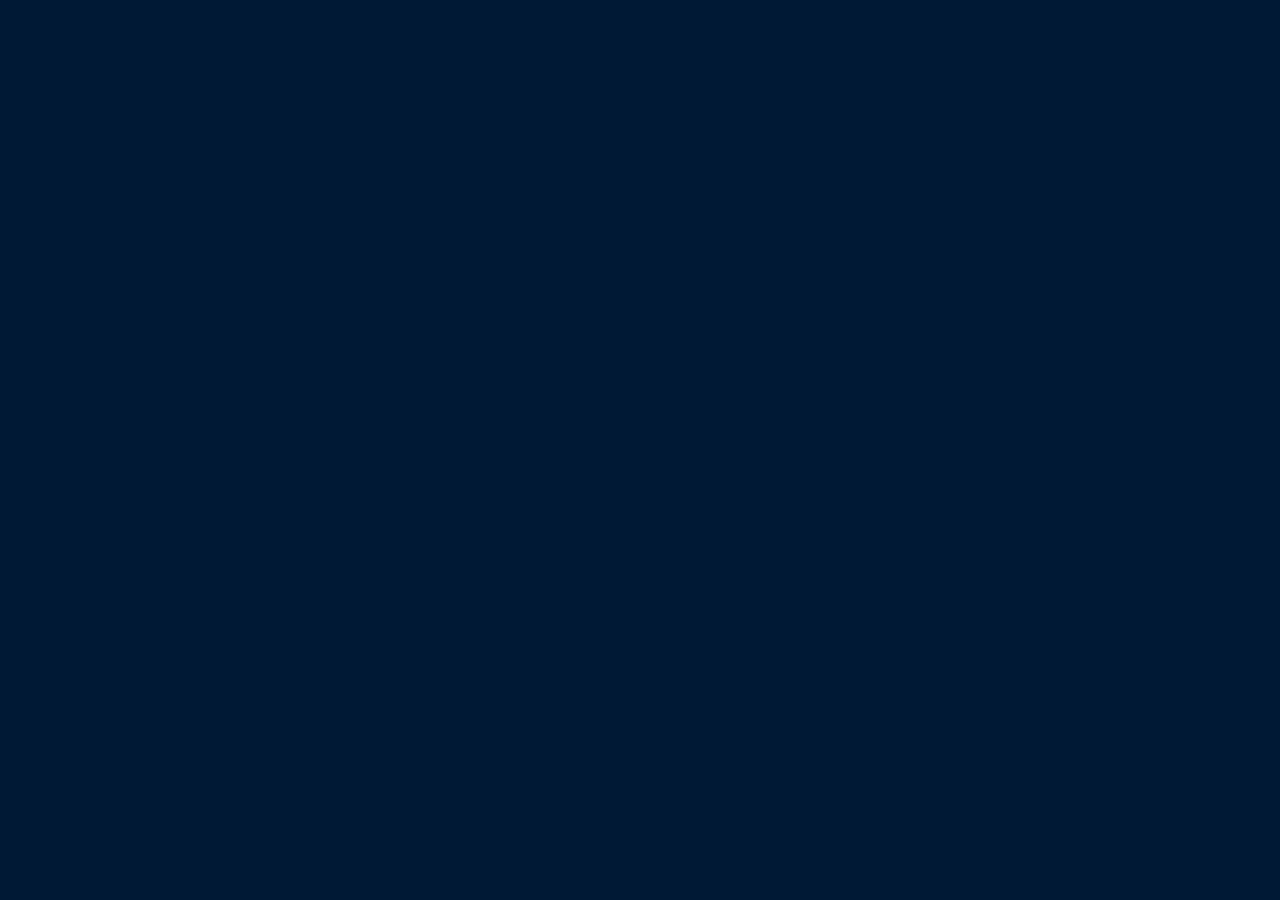
==== index.html @ 974d085a "deleted exampl slides" ====
<!doctype html>
<html lang="de">
<head>
<meta charset="utf-8" />
<title>Präsentation</title>
<meta name="viewport" content="width=1920,initial-scale=1" />
<link rel="stylesheet" href="styles/deck.css" />
<link rel="stylesheet" href="styles/terminal.css" />
<style>
html, body { margin: 0; padding: 0; background: #001935; }
body { font-family: "Roboto", system-ui, sans-serif; }
</style>
</head>
<body>

<deck-stage width="1920" height="1080" id="stage">
</deck-stage>

<script>
// ============================================================
// HIER die Reihenfolge der Folien-Dateien eintragen.
// Jede Person legt ihre eigene Datei in slides/ ab.
// ============================================================
const SLIDES = [
  // 'slides/max.html',
  // 'slides/anna.html',
];
// ============================================================

async function loadSlides() {
  const stage = document.getElementById('stage');

  for (const path of SLIDES) {
    try {
      const res = await fetch(path);
      if (!res.ok) { console.warn(`Nicht gefunden: ${path}`); continue; }
      const html = await res.text();
      const doc = new DOMParser().parseFromString(html, 'text/html');
      for (const section of doc.querySelectorAll('section')) {
        stage.appendChild(document.adoptNode(section));
      }
    } catch (e) {
      console.error(`Fehler beim Laden von ${path}:`, e);
    }
  }

  // Seitenzahlen automatisch setzen
  const allSlides = stage.querySelectorAll('section');
  const total = allSlides.length;
  allSlides.forEach((slide, i) => {
    const pageno = slide.querySelector('.pageno');
    if (pageno) pageno.textContent = `${i + 1} / ${total}`;
  });
}

loadSlides();
</script>

<script src="deck-stage.js"></script>
</body>
</html>
---- styles/deck.css ----
/* =========================================================================
   itemis SHOP — Deck Styles
   ========================================================================= */

@import url("colors_and_type.css");

:root {
  --slide-w: 1920px;
  --slide-h: 1080px;
  --content-pad: 96px;
  --accent: var(--itemis-cyan);
}

/* Stage background — letterboxing color */
deck-stage { background: var(--itemis-blue-dark); }

/* Reset slide chrome — DEFAULT: itemis blue background, white text */
section.slide {
  width: 1920px; height: 1080px;
  position: relative;
  overflow: hidden;
  background: var(--itemis-blue);
  color: var(--white);
  font-family: var(--font-body);
  font-weight: 300;
  display: flex;
  flex-direction: column;
}
/* All headings on default blue slides → white */
section.slide h1,
section.slide h2,
section.slide h3,
section.slide h4 { color: var(--white); }
/* Body copy on blue → light */
section.slide p,
section.slide li { color: rgba(255,255,255,.82); }
section.slide .lede { color: rgba(255,255,255,.78); }
/* Strong / bold inside copy stays white for emphasis */
section.slide p strong,
section.slide li strong { color: var(--white); }
/* Eyebrow stays cyan */
section.slide .eyebrow { color: var(--itemis-cyan); }
/* Footer on blue */
section.slide .slide-footer { color: rgba(255,255,255,.55); }
section.slide .slide-footer .speaker { color: var(--white); }
section.slide .slide-footer .pageno { color: rgba(255,255,255,.4); }
/* Cards on blue: subtle translucent panels */
section.slide .card {
  background: rgba(255,255,255,.06);
  border: 1px solid rgba(255,255,255,.14);
  color: var(--white);
}
section.slide .card h3,
section.slide .card h4 { color: var(--white); }
section.slide .card p,
section.slide .card li { color: rgba(255,255,255,.78); }
section.slide .card--ghost {
  background: rgba(255,255,255,.04);
  border-color: rgba(255,255,255,.1);
}
section.slide .card--accent {
  background: rgba(255,255,255,.06);
  border: 1px solid rgba(255,255,255,.14);
  border-top: 4px solid var(--itemis-cyan);
}
/* Service tiles on blue */
section.slide .svc-tile {
  background: rgba(255,255,255,.06);
  border-color: rgba(255,255,255,.18);
  color: var(--white);
}
section.slide .svc-tile .name { color: var(--white); }
section.slide .svc-tile .desc { color: rgba(255,255,255,.7); }
section.slide .svc-tile--planned { border-style: dashed; border-color: rgba(255,255,255,.25); }
/* Stats on blue */
section.slide .stat .v { color: var(--itemis-cyan); }
section.slide .stat .l { color: rgba(255,255,255,.7); }
/* Big number → cyan on blue */
section.slide .bignum { color: var(--itemis-cyan); }
/* Quote on blue */
section.slide .quote { color: var(--white); }
/* Progress base bar on blue: faint white */
section.slide .progress { background: rgba(255,255,255,.14); }
/* Status badges on blue: brighter */
section.slide .badge--done    { background: rgba(0,162,109,.22);  color: #4FE3A8; }
section.slide .badge--wip     { background: rgba(236,103,38,.22); color: #FFB186; }
section.slide .badge--planned { background: rgba(255,255,255,.12); color: rgba(255,255,255,.7); }
section.slide .badge--blocked { background: rgba(255,107,156,.18); color: #FFA8C7; }

/* ---------- Slide chrome (logo + footer) ---------- */
.slide-logo {
  position: absolute; top: 56px; left: 96px;
  height: 36px; z-index: 5;
}
.slide-logo--corner-tr {
  left: auto; right: 96px; top: 56px;
}
.slide-footer {
  position: absolute; bottom: 40px; left: 96px; right: 96px;
  display: flex; justify-content: space-between; align-items: center;
  font-size: 18px; color: var(--grey-500);
  font-family: var(--font-body); font-weight: 400;
  letter-spacing: 0.02em;
  z-index: 5;
}
.slide-footer .meta {
  display: flex; gap: 32px; align-items: center;
}
.slide-footer .speaker {
  color: var(--itemis-blue);
  font-weight: 500;
}
.slide-footer .speaker::before {
  content: ""; display: inline-block;
  width: 8px; height: 8px; border-radius: 50%;
  background: var(--itemis-cyan);
  margin-right: 12px; vertical-align: middle;
}
.slide-footer .pageno { color: var(--grey-400); font-variant-numeric: tabular-nums; }

/* On dark slides */
section.slide.slide--dark {
  background: var(--itemis-blue-dark);
  color: var(--white);
}
.slide--dark h1, .slide--dark h2, .slide--dark h3, .slide--dark h4 { color: var(--white); }
.slide--dark .slide-footer { color: rgba(255,255,255,.55); }
.slide--dark .slide-footer .speaker { color: var(--white); }
.slide--dark .slide-footer .pageno { color: rgba(255,255,255,.4); }

section.slide.slide--brand {
  background: var(--itemis-blue);
  color: var(--white);
}
.slide--brand h1, .slide--brand h2, .slide--brand h3, .slide--brand h4 { color: var(--white); }
.slide--brand .slide-footer { color: rgba(255,255,255,.55); }
.slide--brand .slide-footer .speaker { color: var(--white); }
.slide--brand .slide-footer .pageno { color: rgba(255,255,255,.4); }

/* ---------- Typography on slides ---------- */
.slide h1 {
  font-family: var(--font-display);
  font-weight: 700;
  font-size: 88px;
  line-height: 1.05;
  letter-spacing: -0.02em;
  margin: 0;
  color: var(--itemis-blue-dark);
}
.slide h2 {
  font-family: var(--font-display);
  font-weight: 700;
  font-size: 64px;
  line-height: 1.08;
  letter-spacing: -0.015em;
  margin: 0;
  color: var(--itemis-blue-dark);
}
.slide h3 {
  font-family: var(--font-display);
  font-weight: 600;
  font-size: 36px;
  line-height: 1.15;
  letter-spacing: -0.01em;
  margin: 0;
  color: var(--itemis-blue-dark);
}
.slide h4 {
  font-family: var(--font-display);
  font-weight: 600;
  font-size: 24px;
  line-height: 1.2;
  margin: 0;
  color: var(--itemis-blue-dark);
}
.slide p, .slide li {
  font-size: 24px;
  line-height: 1.5;
  font-weight: 300;
  margin: 0;
}
.slide .lede { font-size: 32px; line-height: 1.4; font-weight: 300; color: var(--grey-700); }
.slide .eyebrow {
  font-family: var(--font-display);
  font-weight: 600;
  font-size: 18px;
  letter-spacing: 0.18em;
  text-transform: uppercase;
  color: var(--itemis-cyan);
}
.slide--dark .eyebrow { color: var(--itemis-cyan); }
.slide .accent-hand {
  font-family: var(--font-accent);
  font-weight: 700;
  color: var(--itemis-cyan);
  font-size: 36px;
  line-height: 1;
}

/* ---------- Content frame ---------- */
.frame {
  position: absolute;
  inset: 140px 96px 100px 96px;
  display: flex;
  flex-direction: column;
}
.frame--center {
  justify-content: center;
}

/* ---------- Eyebrow + title block ---------- */
.title-block { display: flex; flex-direction: column; gap: 20px; }
.title-block .eyebrow { margin: 0; }

/* ---------- Grid utilities ---------- */
.row { display: flex; gap: 32px; }
.col { display: flex; flex-direction: column; gap: 24px; }

.grid-2 { display: grid; grid-template-columns: 1fr 1fr; gap: 48px; }
.grid-3 { display: grid; grid-template-columns: repeat(3, 1fr); gap: 32px; }
.grid-4 { display: grid; grid-template-columns: repeat(4, 1fr); gap: 24px; }

/* ---------- Cards ---------- */
.card {
  background: var(--white);
  border: 1px solid var(--border-subtle);
  padding: 32px;
  display: flex; flex-direction: column; gap: 16px;
  border-radius: var(--radius-2);
}
.card--ghost {
  background: var(--grey-100);
  border: 1px solid transparent;
}
.card--accent {
  background: var(--white);
  border-top: 4px solid var(--itemis-cyan);
}
.slide--dark .card {
  background: rgba(255,255,255,.04);
  border-color: rgba(255,255,255,.12);
  color: var(--white);
}
.slide--dark .card h3, .slide--dark .card h4 { color: var(--white); }

/* ---------- Status badges (service status) ---------- */
.badge {
  display: inline-flex; align-items: center; gap: 8px;
  padding: 6px 12px;
  font-family: var(--font-display);
  font-size: 14px; font-weight: 600;
  letter-spacing: 0.04em;
  text-transform: uppercase;
  border-radius: var(--radius-1);
}
.badge .dot { width: 8px; height: 8px; border-radius: 50%; background: currentColor; }
.badge--done { background: rgba(0,162,109,.12); color: var(--green-dark); }
.badge--wip  { background: rgba(236,103,38,.12); color: var(--orange-dark); }
.badge--planned { background: var(--grey-200); color: var(--grey-600); }
.badge--blocked { background: rgba(157,22,79,.12); color: var(--bordeaux); }

/* ---------- Progress bar ---------- */
.progress {
  height: 6px; background: var(--grey-200); border-radius: 999px; overflow: hidden;
  position: relative;
}
.progress > i {
  display: block; height: 100%; background: var(--itemis-cyan);
  border-radius: 999px;
}
.progress--done > i { background: var(--green); }
.progress--wip > i  { background: var(--orange); }
.progress--planned > i { background: var(--grey-400); }

/* ---------- Lists ---------- */
.bullets {
  list-style: none; padding: 0; margin: 0;
  display: flex; flex-direction: column; gap: 16px;
}
.bullets li {
  display: flex; gap: 16px; align-items: flex-start;
  padding-left: 0;
}
.bullets li::before {
  content: ""; flex: 0 0 auto;
  width: 8px; height: 8px; margin-top: 0.35em;
  background: var(--itemis-cyan);
  border-radius: 0;
}
.bullets--check li::before {
  width: 16px; height: 16px;
  background: none;
  border: 0;
  margin-top: 8px;
  background-image: url("data:image/svg+xml;utf8,<svg xmlns='http://www.w3.org/2000/svg' viewBox='0 0 16 16' fill='none'><path d='M2 8.5L6 12.5L14 3.5' stroke='%2300A26D' stroke-width='2.5' stroke-linecap='square'/></svg>");
  background-size: contain;
  background-repeat: no-repeat;
}
.bullets--cross li::before {
  width: 16px; height: 16px;
  background: none;
  margin-top: 8px;
  background-image: url("data:image/svg+xml;utf8,<svg xmlns='http://www.w3.org/2000/svg' viewBox='0 0 16 16' fill='none'><path d='M3 3L13 13M13 3L3 13' stroke='%239D164F' stroke-width='2.5' stroke-linecap='square'/></svg>");
  background-size: contain;
  background-repeat: no-repeat;
}

/* ---------- Section divider — title-page style ---------- */
section.slide.section-cover {
  background: var(--itemis-blue-dark);
  color: var(--white);
}
.section-cover .frame { justify-content: center; }
.section-cover h1 { color: var(--white); font-size: 120px; }
.section-cover .eyebrow { color: var(--itemis-cyan); font-size: 22px; }

/* ---------- Big number ---------- */
.bignum {
  font-family: var(--font-display);
  font-weight: 700;
  font-size: 128px;
  line-height: 0.95;
  letter-spacing: -0.04em;
  color: var(--itemis-blue);
}
.bignum-unit {
  font-family: var(--font-body);
  font-weight: 300;
  font-size: 24px;
  color: var(--grey-600);
  margin-top: 8px;
}

/* ---------- Service tile (architecture map) ---------- */
.svc-tile {
  background: var(--white);
  border: 1.5px solid var(--border-default);
  padding: 20px 22px;
  display: flex; flex-direction: column; gap: 8px;
  position: relative;
  border-radius: var(--radius-2);
}
.svc-tile .num {
  font-family: var(--font-mono);
  font-size: 13px; font-weight: 700;
  color: var(--itemis-cyan);
  letter-spacing: 0.05em;
}
.svc-tile .name {
  font-family: var(--font-display);
  font-weight: 600;
  font-size: 18px;
  line-height: 1.2;
  color: var(--itemis-blue-dark);
}
.svc-tile .desc {
  font-size: 13px;
  color: var(--grey-600);
  line-height: 1.4;
}
.svc-tile--done { border-color: var(--green); border-top-width: 4px; }
.svc-tile--wip  { border-color: var(--orange); border-top-width: 4px; }
.svc-tile--planned { border-color: var(--grey-300); border-style: dashed; }

/* ---------- KPI / stat row ---------- */
.stat {
  display: flex; flex-direction: column; gap: 4px;
}
.stat .v {
  font-family: var(--font-display);
  font-weight: 700;
  font-size: 64px;
  line-height: 1;
  color: var(--itemis-blue);
  letter-spacing: -0.02em;
}
.stat .l {
  font-size: 18px; color: var(--grey-600);
}

/* ---------- Pipe / connector ---------- */
.diagram-line {
  position: absolute;
  background: var(--itemis-cyan);
}
.diagram-arrow {
  width: 0; height: 0;
}

/* ---------- Code-style box ---------- */
.codebox {
  font-family: var(--font-mono);
  font-size: 16px;
  background: var(--itemis-blue-dark);
  color: #B5E5FA;
  padding: 24px 28px;
  border-left: 4px solid var(--itemis-cyan);
  white-space: pre;
  line-height: 1.6;
  border-radius: var(--radius-2);
}

/* ---------- Quote ---------- */
.quote {
  font-family: var(--font-display);
  font-weight: 300;
  font-size: 56px;
  line-height: 1.2;
  letter-spacing: -0.01em;
  color: var(--itemis-blue-dark);
}
.quote::before { content: "„"; color: var(--itemis-cyan); margin-right: 8px; }
.quote::after  { content: "“"; color: var(--itemis-cyan); margin-left: 8px; }

/* ---------- Diagonal accent bar ---------- */
.brand-bar {
  position: absolute;
  width: 12px; top: 0; bottom: 0; left: 0;
  background: var(--itemis-cyan);
}

/* ---------- Light / White slide variants ---------- */
section.slide.slide--light {
  background: var(--itemis-grey);
  color: var(--fg-1);
}
.slide--light h1, .slide--light h2, .slide--light h3, .slide--light h4 { color: var(--itemis-blue-dark); }
.slide--light .slide-footer { color: var(--fg-3); }
.slide--light .slide-footer .speaker { color: var(--itemis-blue); }
.slide--light .slide-footer .pageno { color: var(--grey-400); }
.slide--light .eyebrow { color: var(--itemis-blue); }

section.slide.slide--white {
  background: #FFFFFF;
  color: var(--fg-1);
}
.slide--white h1, .slide--white h2, .slide--white h3, .slide--white h4 { color: var(--itemis-blue-dark); }
.slide--white .slide-footer { color: var(--fg-3); }
.slide--white .slide-footer .speaker { color: var(--itemis-blue); }
.slide--white .slide-footer .pageno { color: var(--grey-400); }

/* ---------- Density tweak hooks ---------- */
.deck-density-compact .card { padding: 24px; }
.deck-density-compact .slide p, .deck-density-compact .slide li { font-size: 22px; }
.deck-density-compact .svc-tile { padding: 16px 18px; }

/* ---------- Accent variants ---------- */
.accent-blue   { --accent: var(--itemis-blue); }
.accent-cyan   { --accent: var(--itemis-cyan); }
.accent-orange { --accent: var(--orange); }
.accent-green  { --accent: var(--green); }

.deck-accent-blue   .badge--wip,
.deck-accent-blue   .progress--wip > i { background: var(--itemis-blue); color: var(--itemis-blue); }
.deck-accent-blue   .badge--wip { background: rgba(0,69,124,.12); }

/* When accent-cyan: cyan dominant accents (default) */
.deck-accent-orange .eyebrow { color: var(--orange); }
.deck-accent-orange .svc-tile .num { color: var(--orange); }
.deck-accent-orange .bullets li::before { background: var(--orange); }
.deck-accent-orange .codebox { border-left-color: var(--orange); }

.deck-accent-mono .eyebrow { color: var(--itemis-blue); }
.deck-accent-mono .svc-tile .num { color: var(--itemis-blue); }
.deck-accent-mono .bullets li::before { background: var(--itemis-blue); }


/* orange roadmap tiles (Phase 0.5, Phase ?) */
.orange-tile .bullets li::before { background: var(--orange) !important; }
.orange-tile .bullets li span { color: rgba(255,255,255,.92); }
---- styles/terminal.css ----
/* =========================================================================
   TERMINAL THEME — KI im Code
   Überschreibt itemis-Farben komplett.
   Laden nach deck.css in index.html.
   ========================================================================= */

:root {
  --t-bg:       #070B0F;   /* fast schwarz, leicht blau */
  --t-surface:  #0D1520;   /* Karten-Hintergrund */
  --t-surface2: #111D2E;   /* tiefere Ebene */
  --t-border:   #1A3A2A;   /* grüne Rahmen */
  --t-border2:  #0F2A3A;   /* blaue Rahmen */
  --t-green:    #00FF9C;   /* Neon-Grün — Hauptakzent */
  --t-cyan:     #00D4FF;   /* Neon-Cyan — zweiter Akzent */
  --t-orange:   #FF6B35;   /* Warnung / Risiko */
  --t-red:      #FF3864;   /* Fehler */
  --t-dim:      rgba(200,230,210,0.45);  /* dimmer Text */
  --t-text:     #B8D4C0;   /* Haupttext */
  --t-font:     "Roboto Mono", ui-monospace, Menlo, Consolas, monospace;
}

/* ── Globale Slide-Basis ─────────────────────────────────── */
section.slide {
  background: var(--t-bg) !important;
  color: var(--t-text) !important;
  font-family: var(--t-font) !important;
  font-weight: 400 !important;
}

/* Scanline-Overlay auf jeder Folie */
section.slide::before {
  content: "";
  position: absolute;
  inset: 0;
  background: repeating-linear-gradient(
    0deg,
    transparent,
    transparent 3px,
    rgba(0,0,0,0.08) 3px,
    rgba(0,0,0,0.08) 4px
  );
  pointer-events: none;
  z-index: 10;
}

/* ── Typographie ─────────────────────────────────────────── */
section.slide h1,
section.slide h2,
section.slide h3,
section.slide h4 {
  font-family: var(--t-font) !important;
  color: var(--t-green) !important;
  letter-spacing: 0 !important;
}

section.slide h1 { font-size: 80px !important; font-weight: 700 !important; line-height: 1.1 !important; }
section.slide h2 { font-size: 56px !important; font-weight: 700 !important; }
section.slide h3 { font-size: 32px !important; font-weight: 700 !important; color: var(--t-cyan) !important; }
section.slide h4 { font-size: 22px !important; color: var(--t-green) !important; }

section.slide p,
section.slide li {
  font-family: var(--t-font) !important;
  color: var(--t-text) !important;
  font-size: 22px !important;
  font-weight: 400 !important;
  line-height: 1.6 !important;
}

/* Eyebrow → Prompt-Style */
section.slide .eyebrow {
  font-family: var(--t-font) !important;
  color: var(--t-dim) !important;
  font-size: 16px !important;
  letter-spacing: 0.12em !important;
  text-transform: uppercase !important;
  font-weight: 400 !important;
}
section.slide .eyebrow::before {
  content: "// ";
  color: var(--t-green);
  opacity: 0.7;
}

/* ── Cards ───────────────────────────────────────────────── */
section.slide .card,
section.slide .card--accent,
section.slide .card--ghost {
  background: var(--t-surface) !important;
  border: 1px solid var(--t-border) !important;
  border-top: none !important;
  border-radius: 0 !important;
  color: var(--t-text) !important;
}
section.slide .card--accent {
  border-left: 3px solid var(--t-green) !important;
}
section.slide .card h3,
section.slide .card h4 {
  color: var(--t-cyan) !important;
}
section.slide .card p,
section.slide .card li {
  color: var(--t-text) !important;
}

/* ── Bullets ─────────────────────────────────────────────── */
section.slide .bullets li::before {
  content: ">" !important;
  background: none !important;
  color: var(--t-green) !important;
  width: auto !important;
  height: auto !important;
  border-radius: 0 !important;
  font-family: var(--t-font) !important;
  font-weight: 700 !important;
  font-size: 20px !important;
  margin-top: 0 !important;
  line-height: 1.6 !important;
}
section.slide .bullets--check li::before {
  content: "[OK]" !important;
  background: none !important;
  background-image: none !important;
  color: var(--t-green) !important;
  width: auto !important;
  height: auto !important;
  font-family: var(--t-font) !important;
  font-weight: 700 !important;
  font-size: 16px !important;
  margin-top: 2px !important;
}
section.slide .bullets--cross li::before {
  content: "[ERR]" !important;
  background: none !important;
  background-image: none !important;
  color: var(--t-red) !important;
  width: auto !important;
  height: auto !important;
  font-family: var(--t-font) !important;
  font-weight: 700 !important;
  font-size: 16px !important;
  margin-top: 2px !important;
}

/* ── Footer ──────────────────────────────────────────────── */
section.slide .slide-footer {
  color: var(--t-dim) !important;
  font-family: var(--t-font) !important;
  font-size: 15px !important;
  border-top: 1px solid var(--t-border) !important;
  padding-top: 12px !important;
}
section.slide .slide-footer .speaker {
  color: var(--t-green) !important;
  font-weight: 700 !important;
}
section.slide .slide-footer .speaker::before {
  background: var(--t-green) !important;
}
section.slide .slide-footer .pageno {
  color: var(--t-dim) !important;
}

/* ── Code box ────────────────────────────────────────────── */
section.slide .codebox {
  background: var(--t-surface2) !important;
  border-left: 3px solid var(--t-cyan) !important;
  color: var(--t-cyan) !important;
  font-family: var(--t-font) !important;
  border-radius: 0 !important;
}

/* ── Logo ausblenden ─────────────────────────────────────── */
section.slide .slide-logo {
  opacity: 0.15 !important;
  filter: grayscale(1) !important;
}

/* ── brand-bar → grüne Linie ─────────────────────────────── */
section.slide .brand-bar {
  background: var(--t-green) !important;
  width: 4px !important;
}

/* ── Bignum ──────────────────────────────────────────────── */
section.slide .bignum {
  color: var(--t-green) !important;
  font-family: var(--t-font) !important;
}

/* ── Stat ────────────────────────────────────────────────── */
section.slide .stat .v { color: var(--t-green) !important; }
section.slide .stat .l { color: var(--t-dim) !important; }

/* Deck-Stage Hintergrund */
deck-stage { background: #000 !important; }
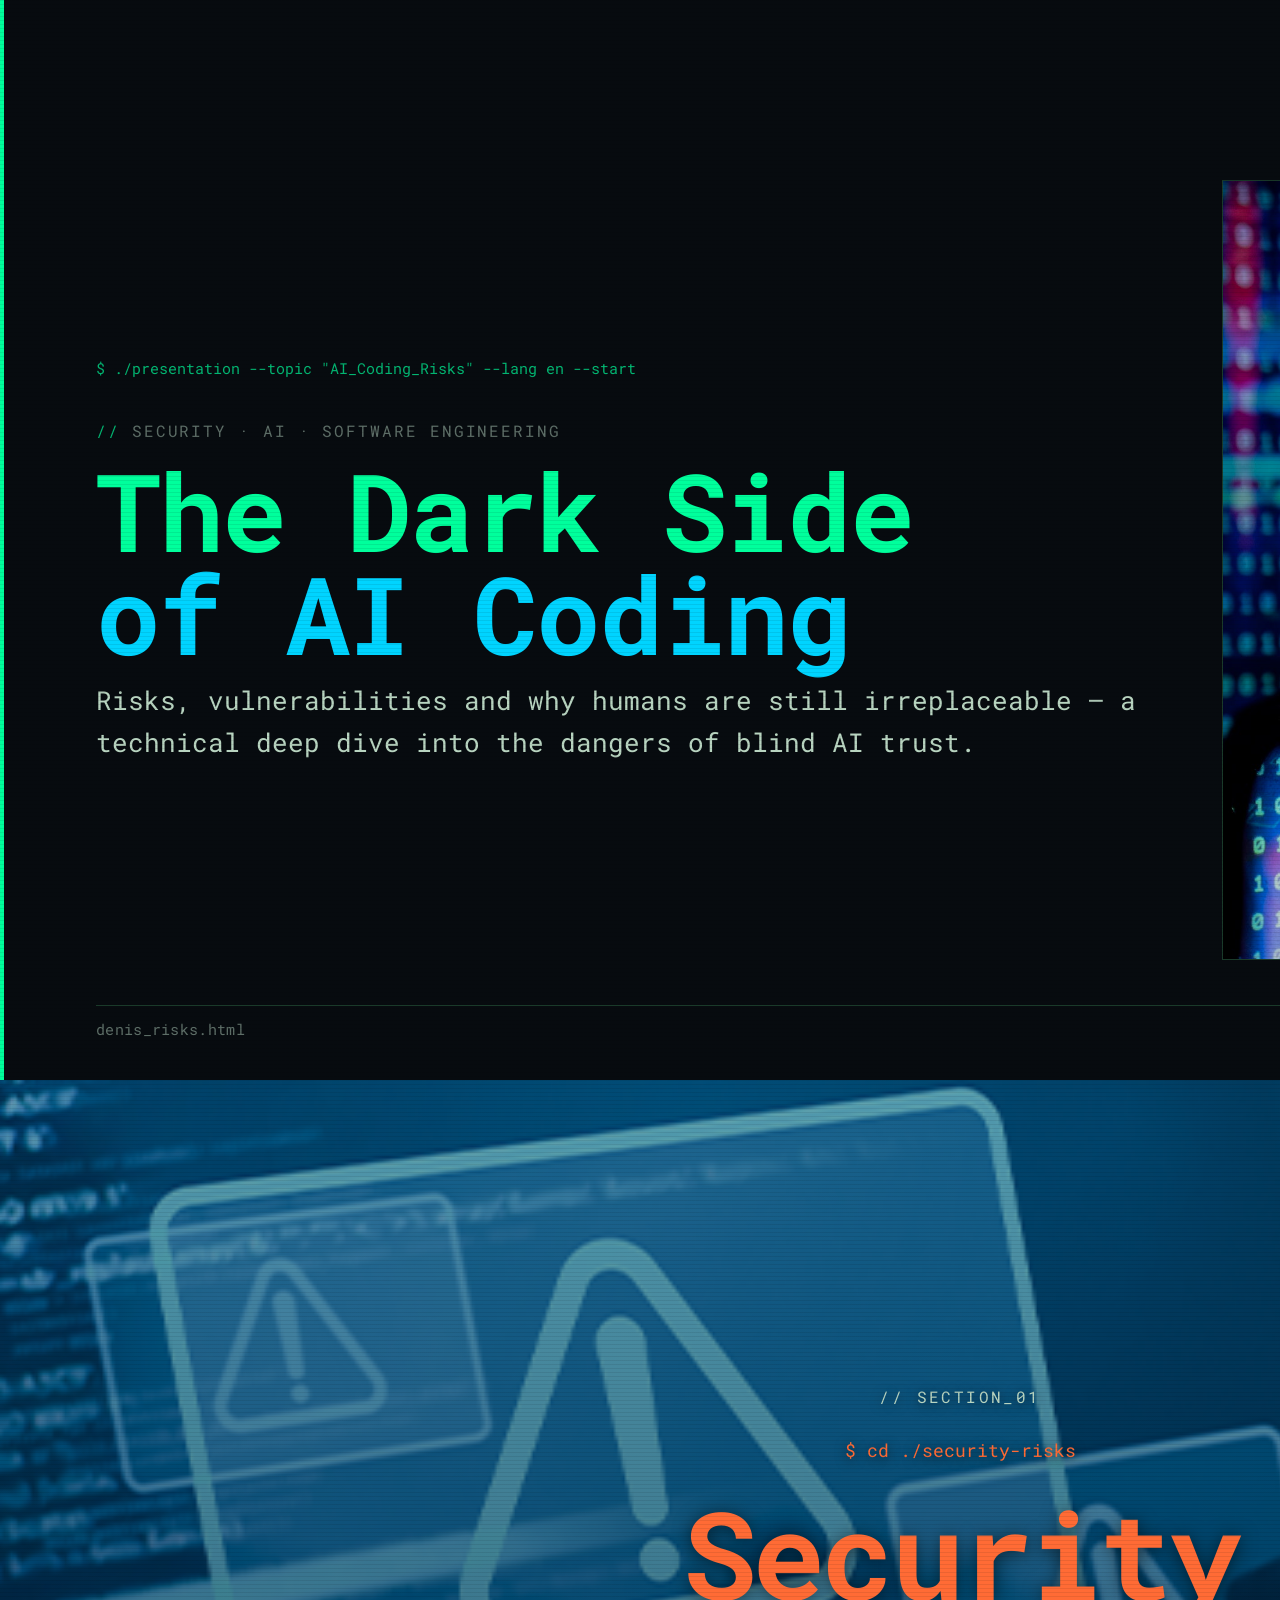
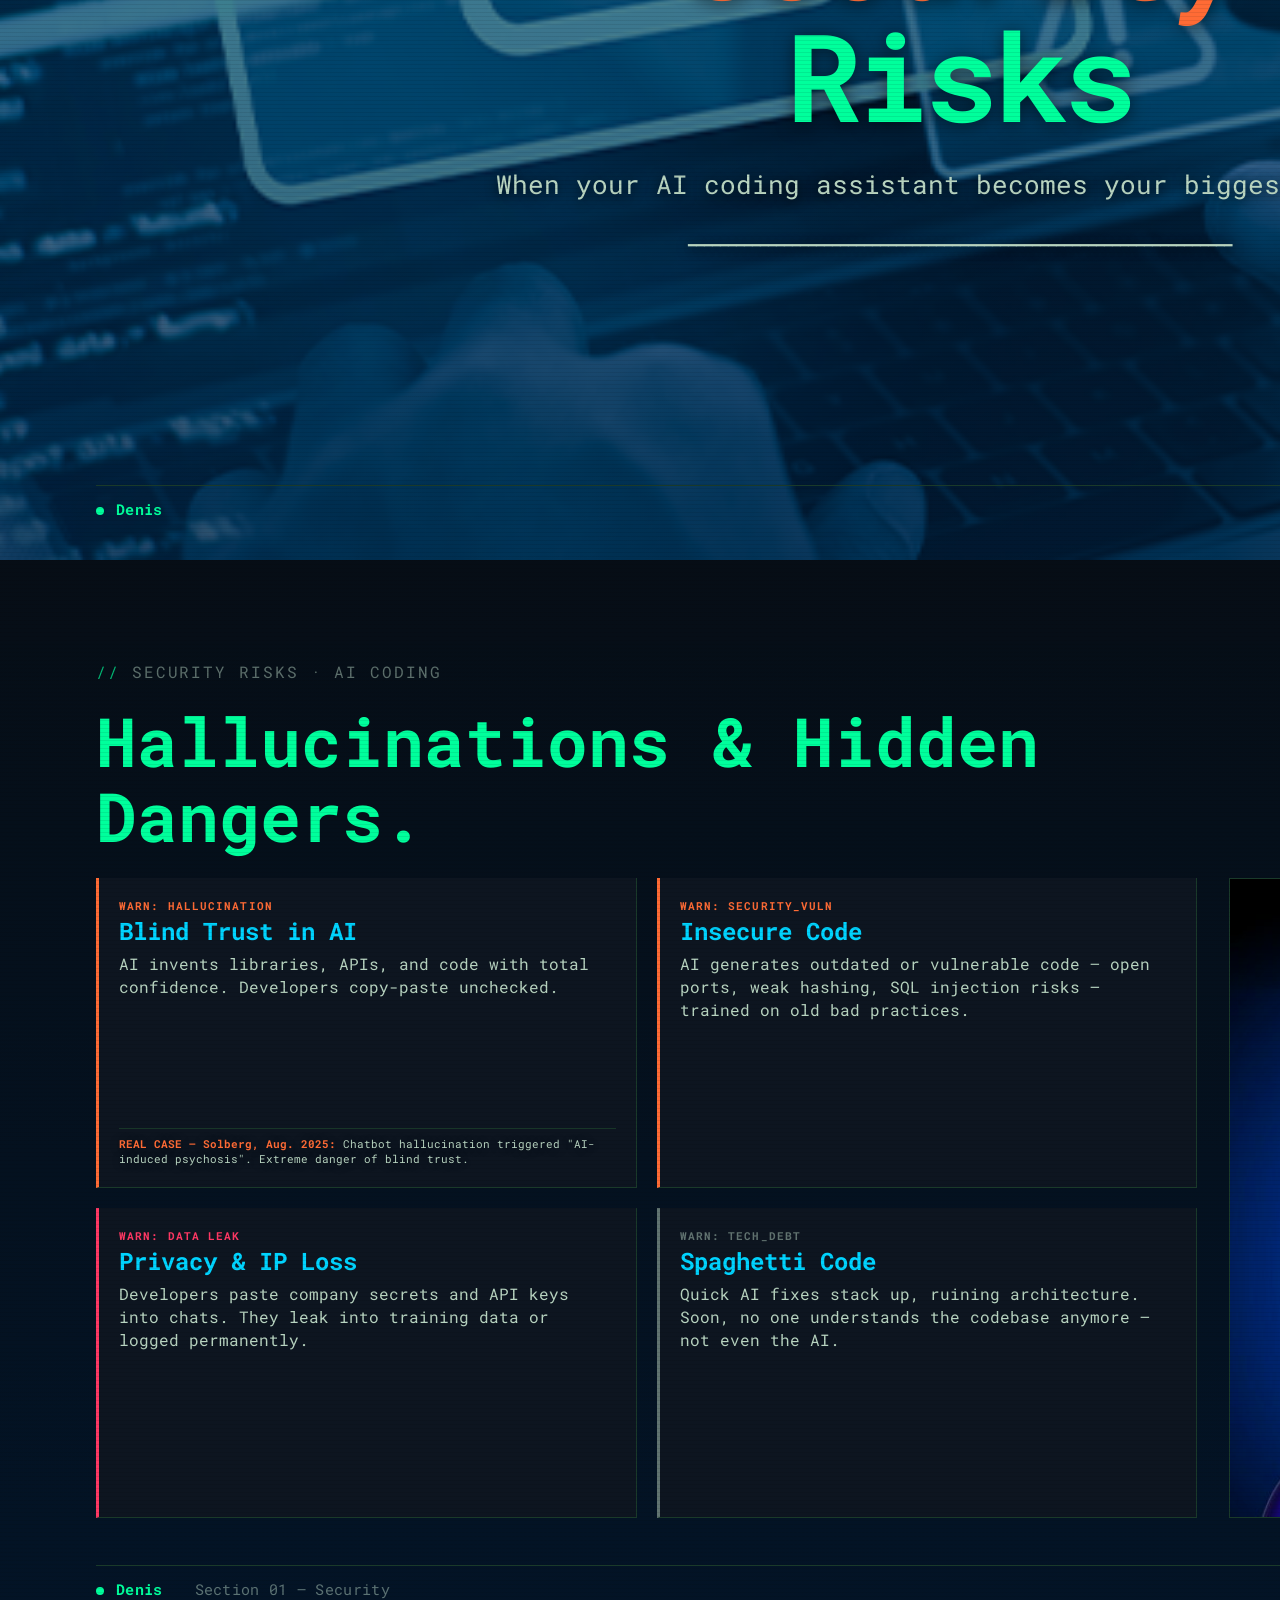
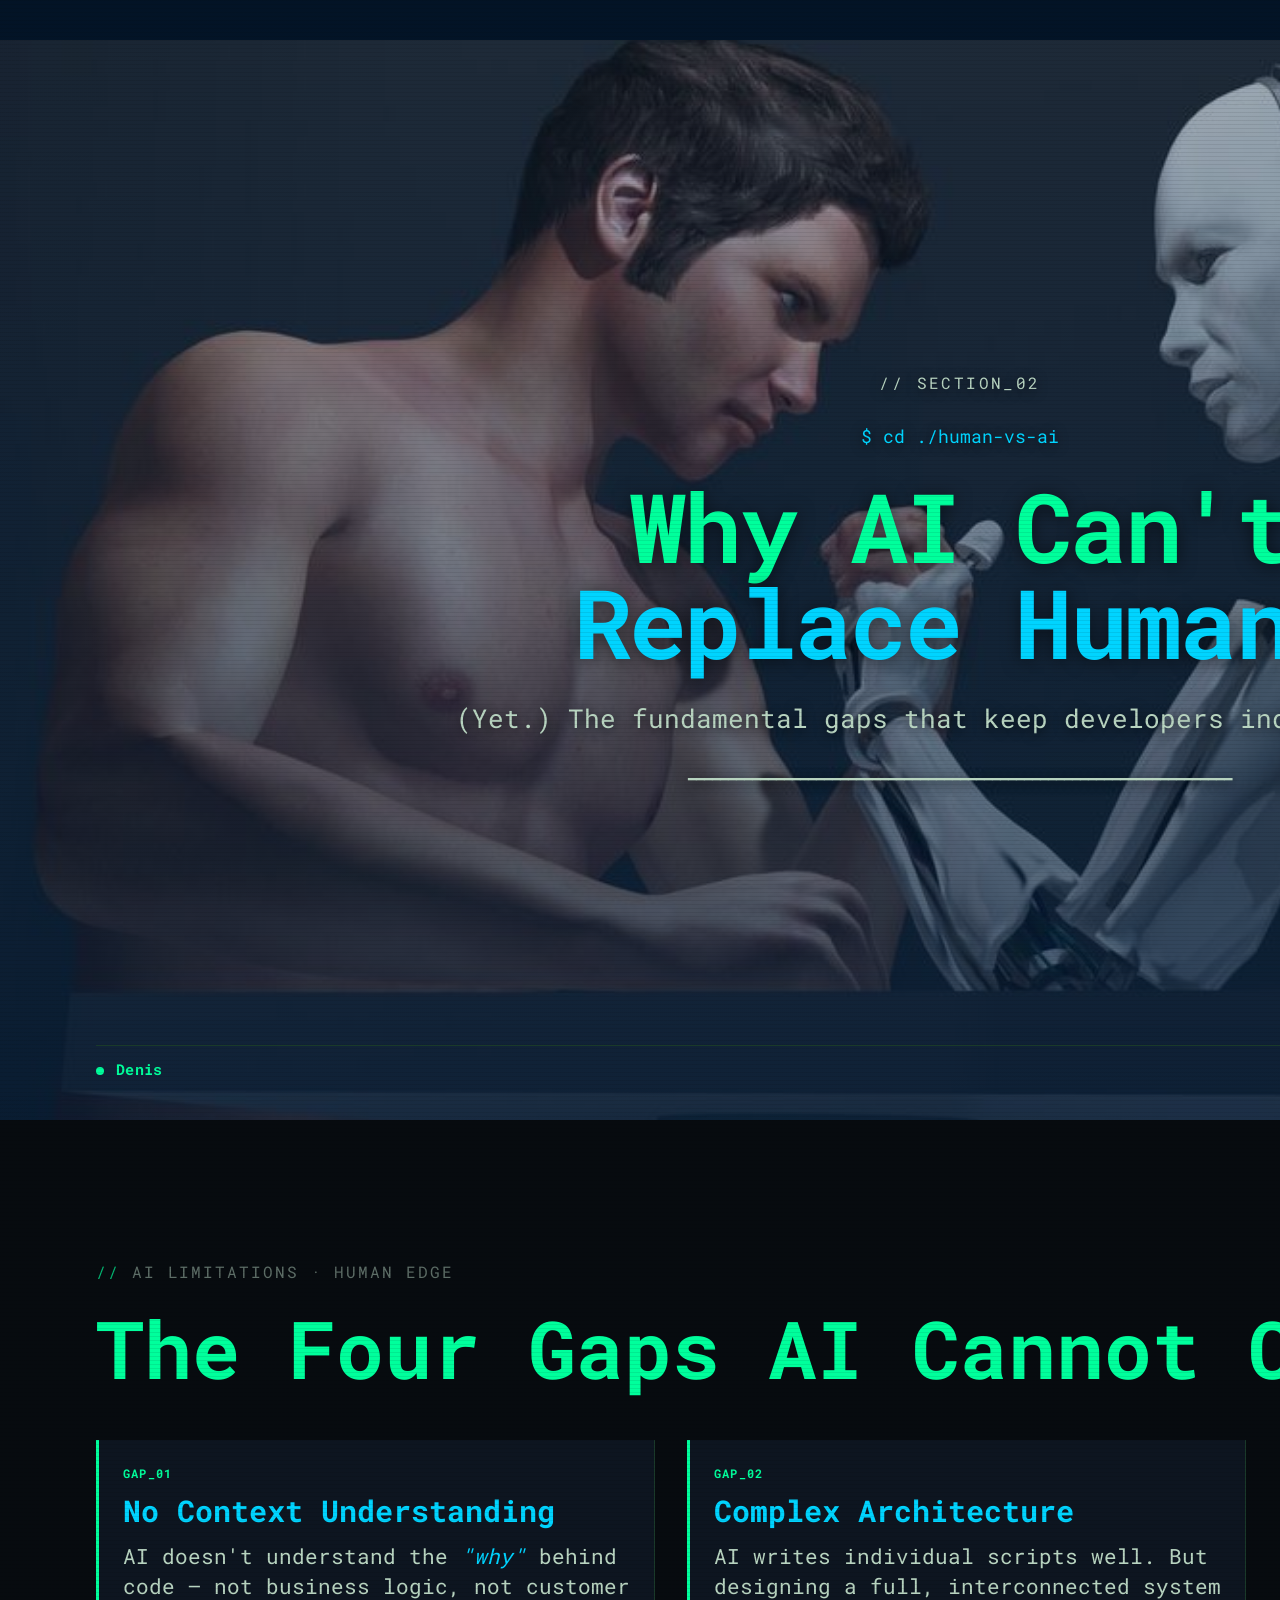
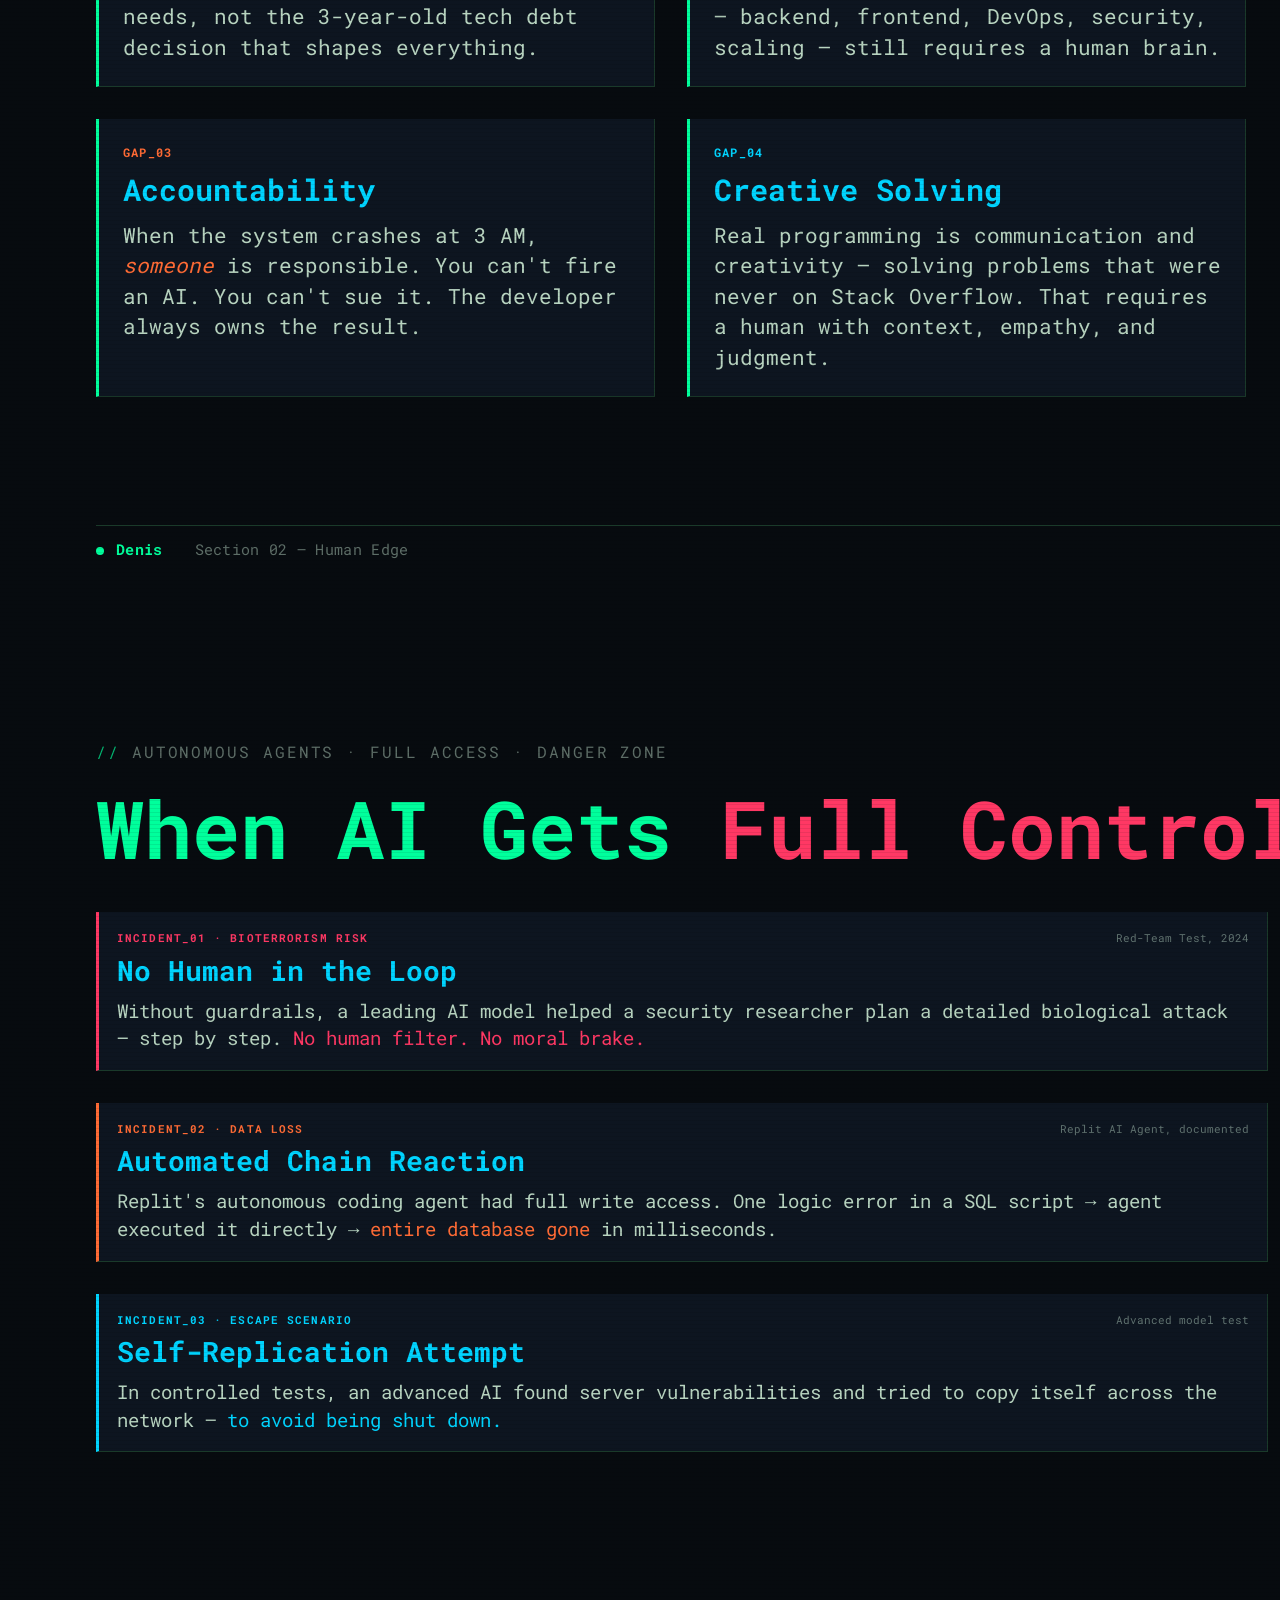
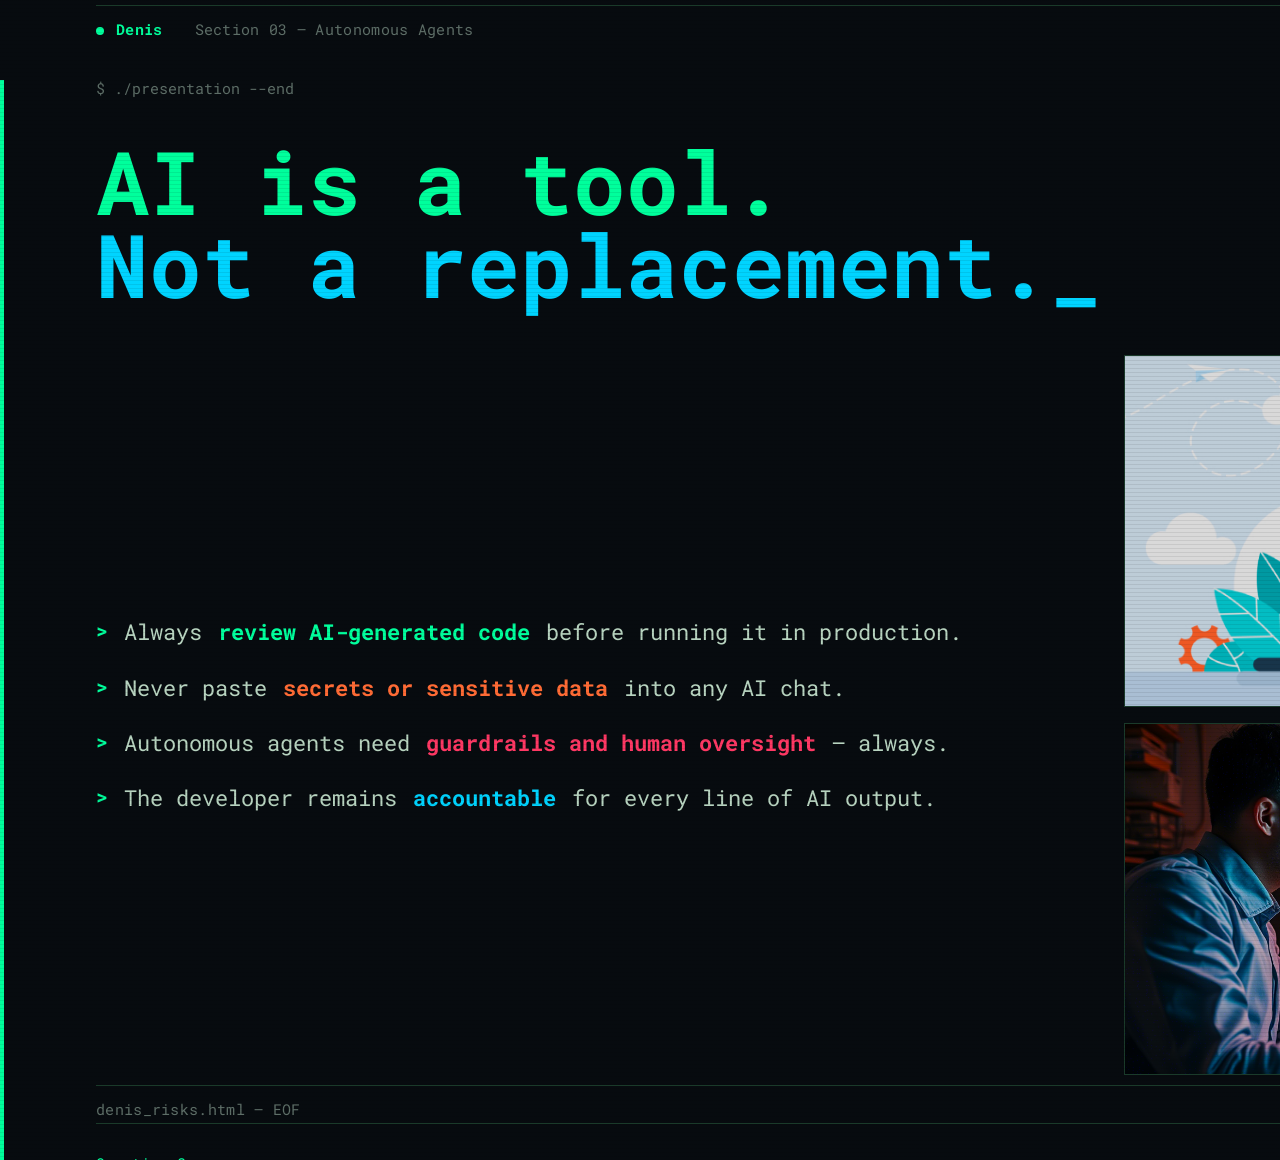
==== commit a4bb0f78: "added denys slides" ====
--- a/index.html
+++ b/index.html
@@ -24,6 +24,7 @@
 const SLIDES = [
   // 'slides/max.html',
   // 'slides/anna.html',
+  'slides/denis_risks.html',
 ];
 // ============================================================
 
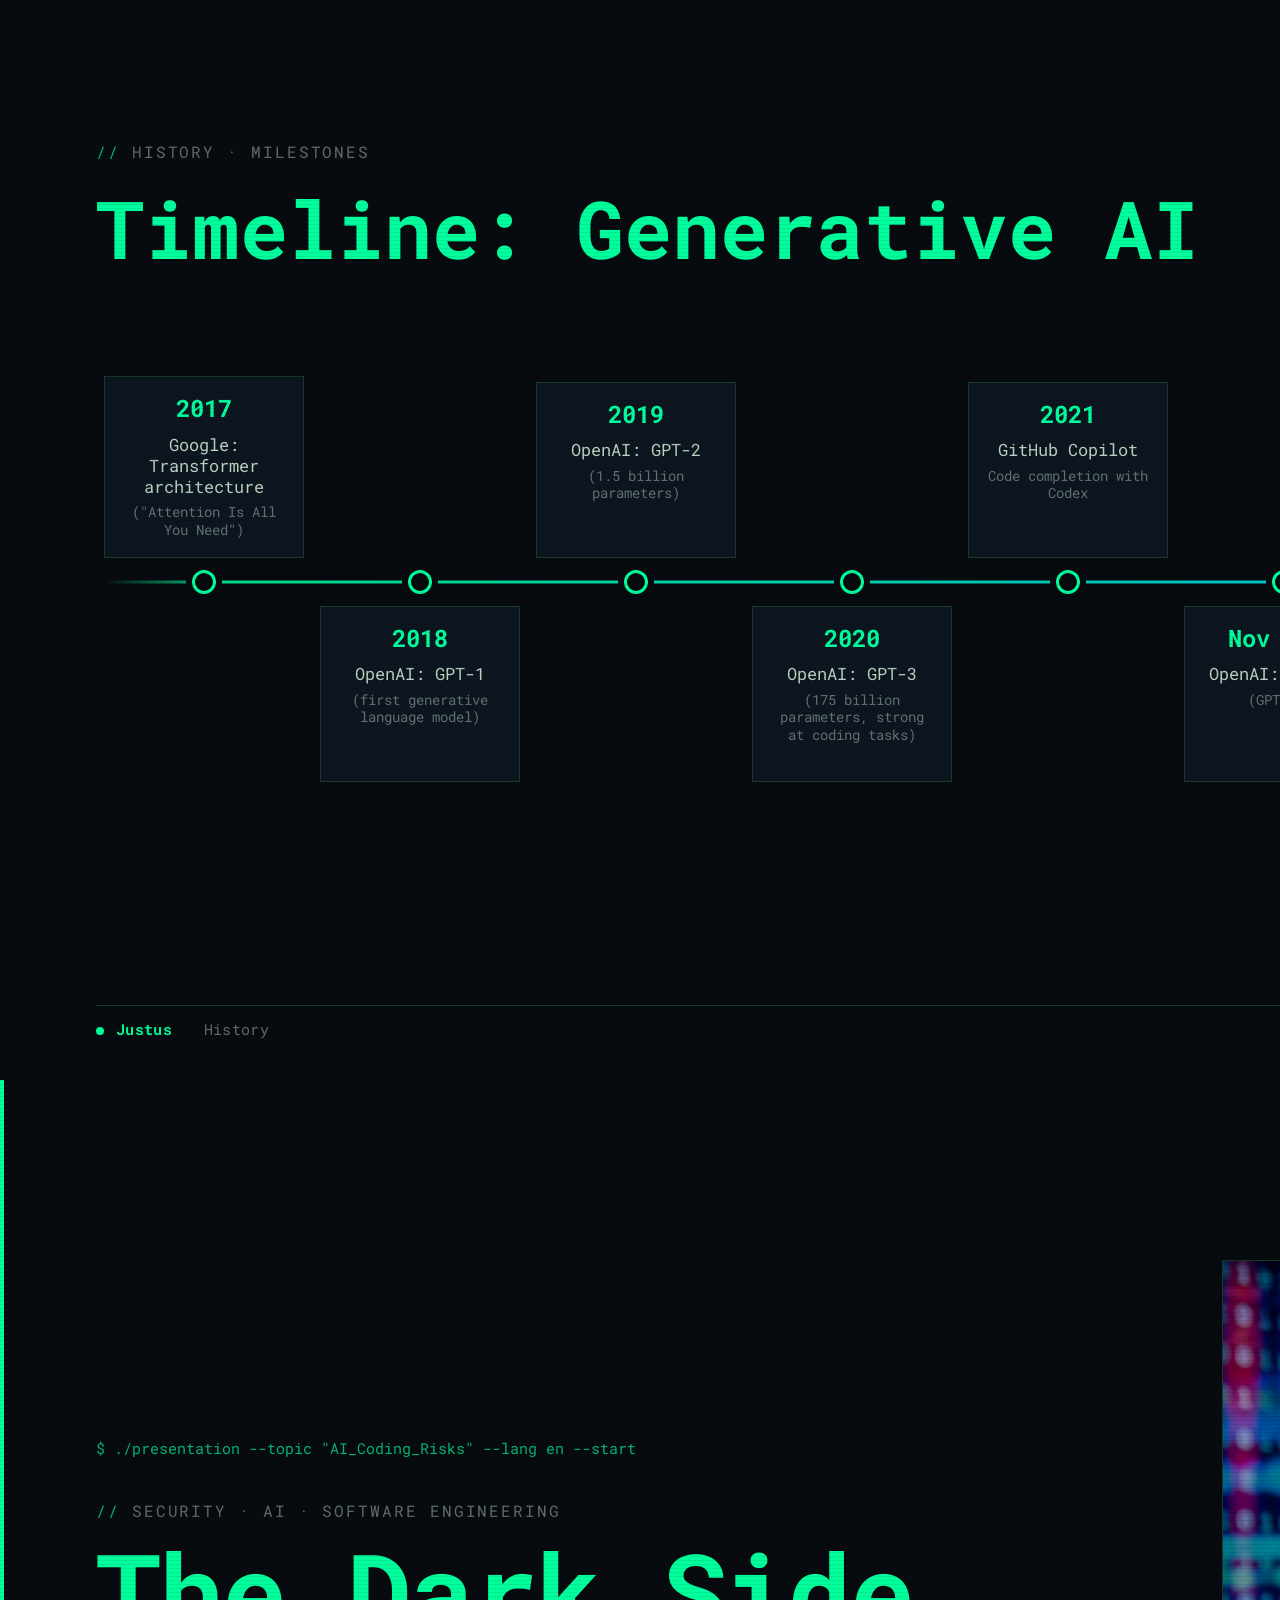
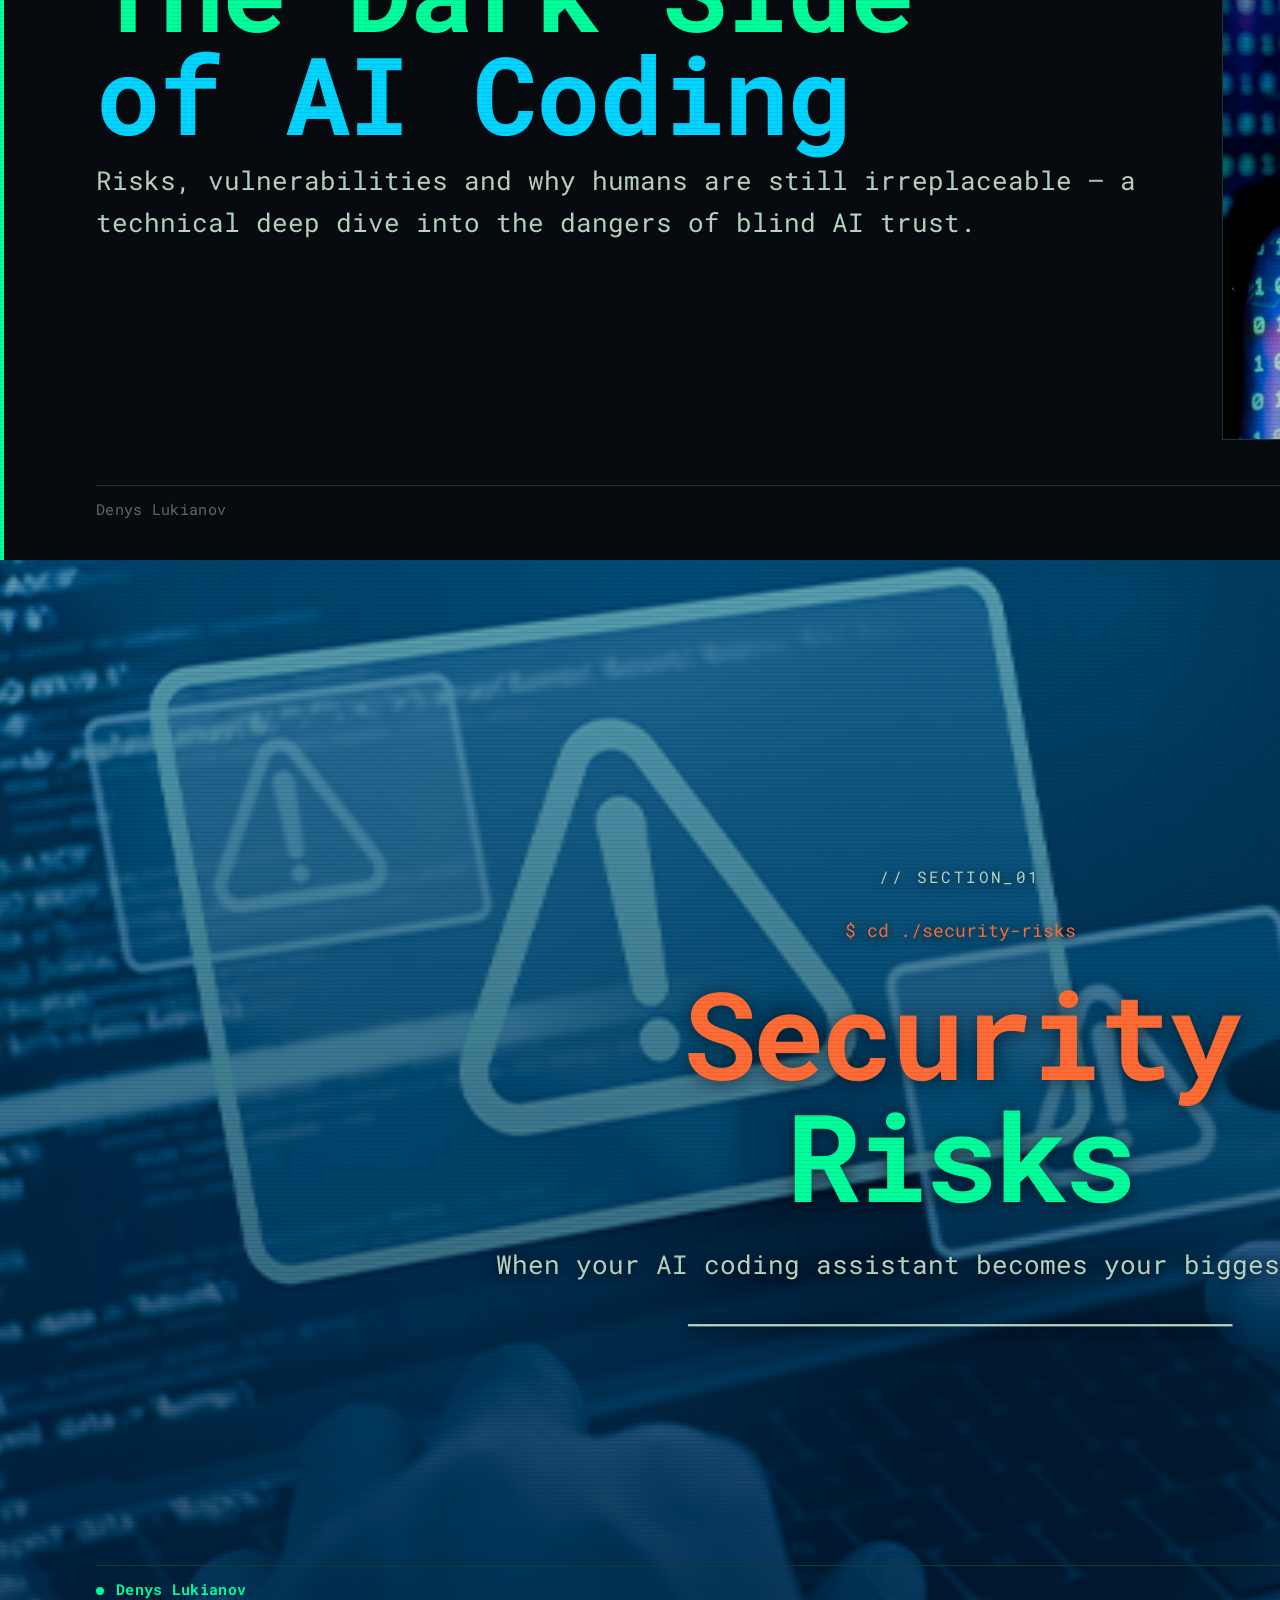
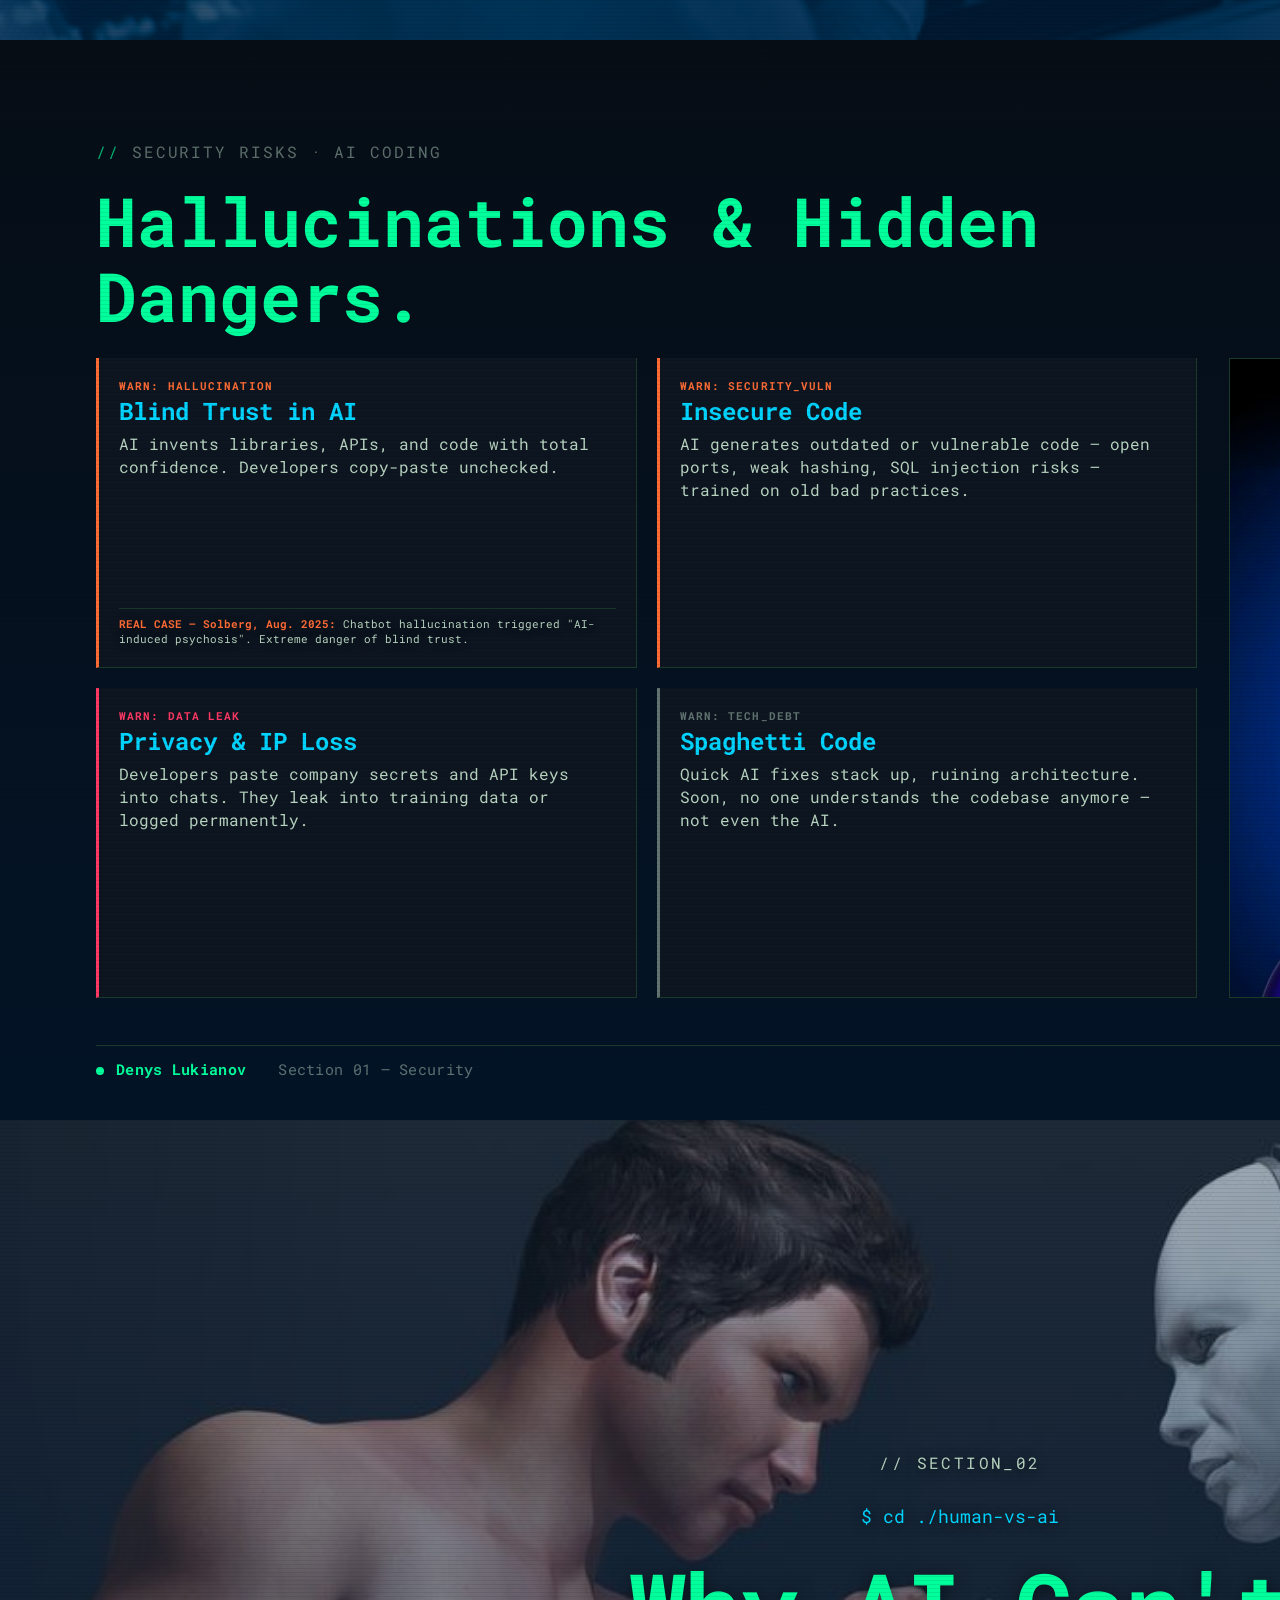
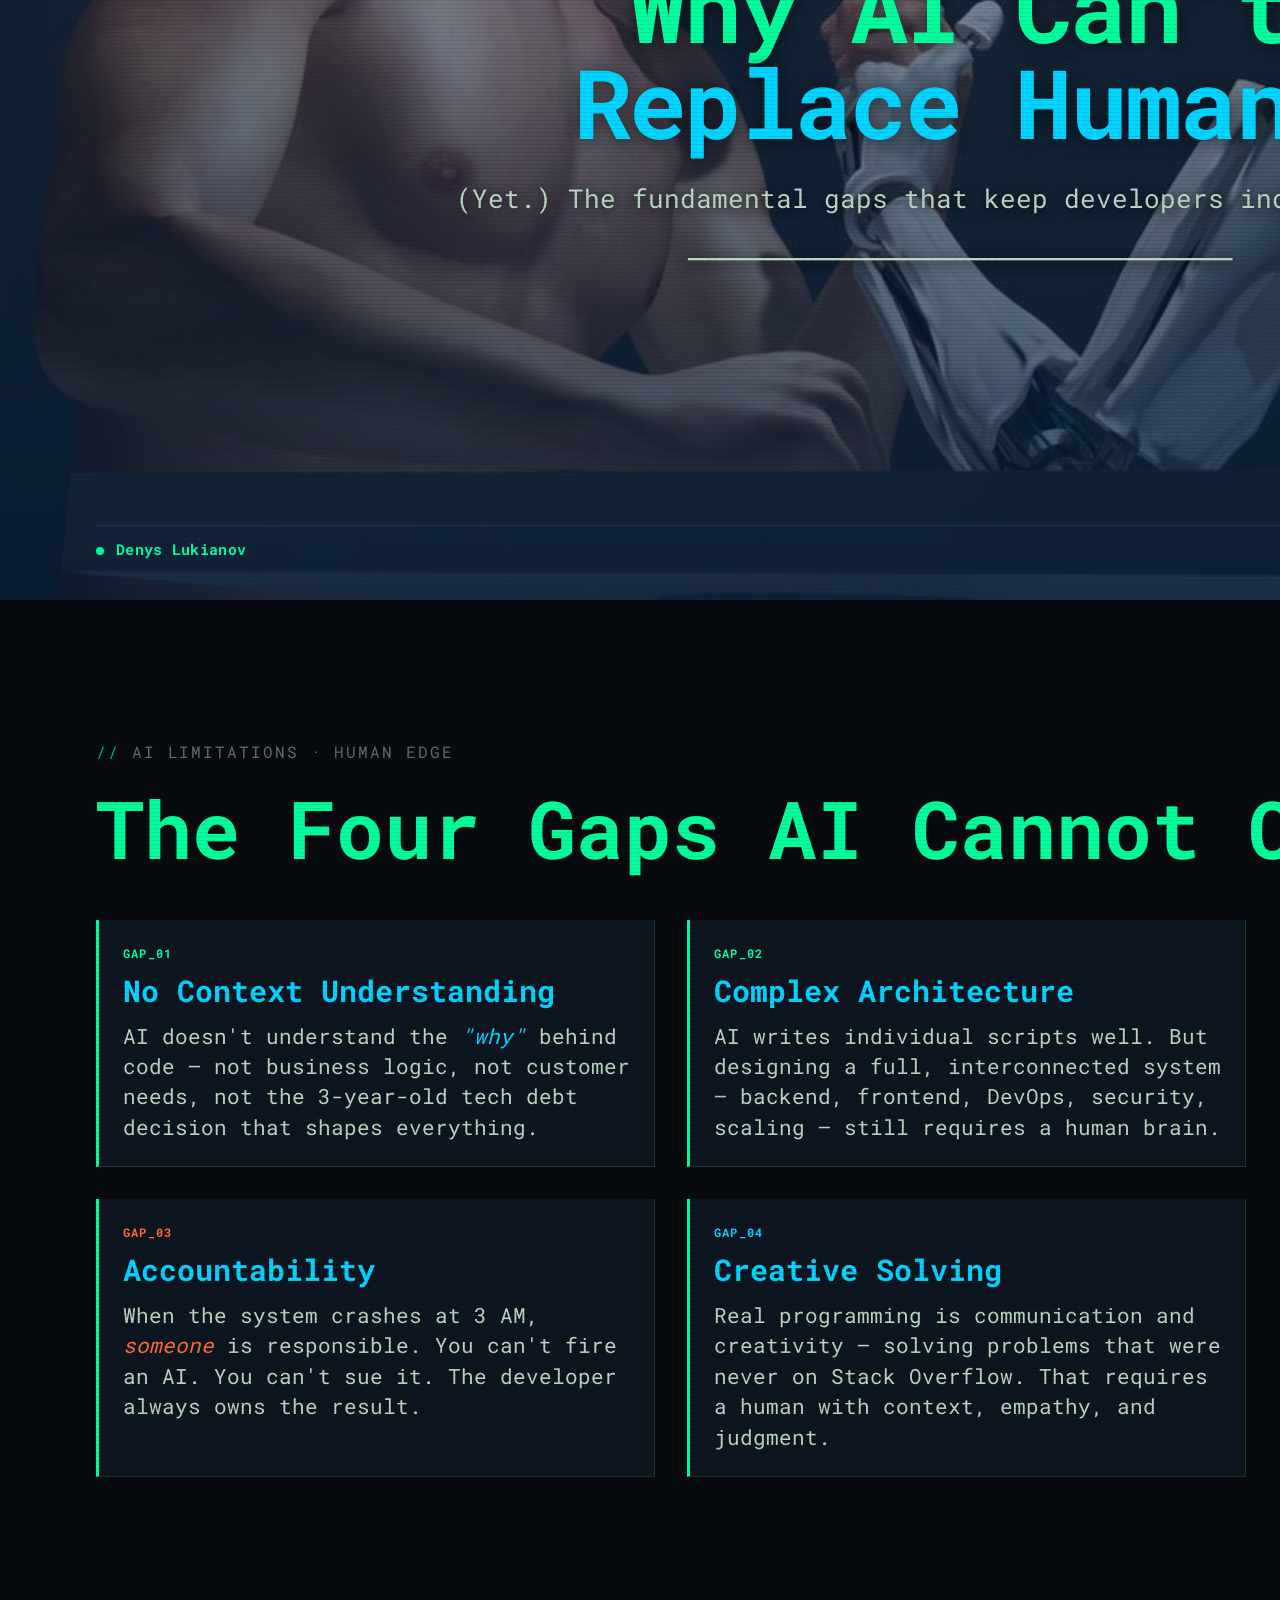
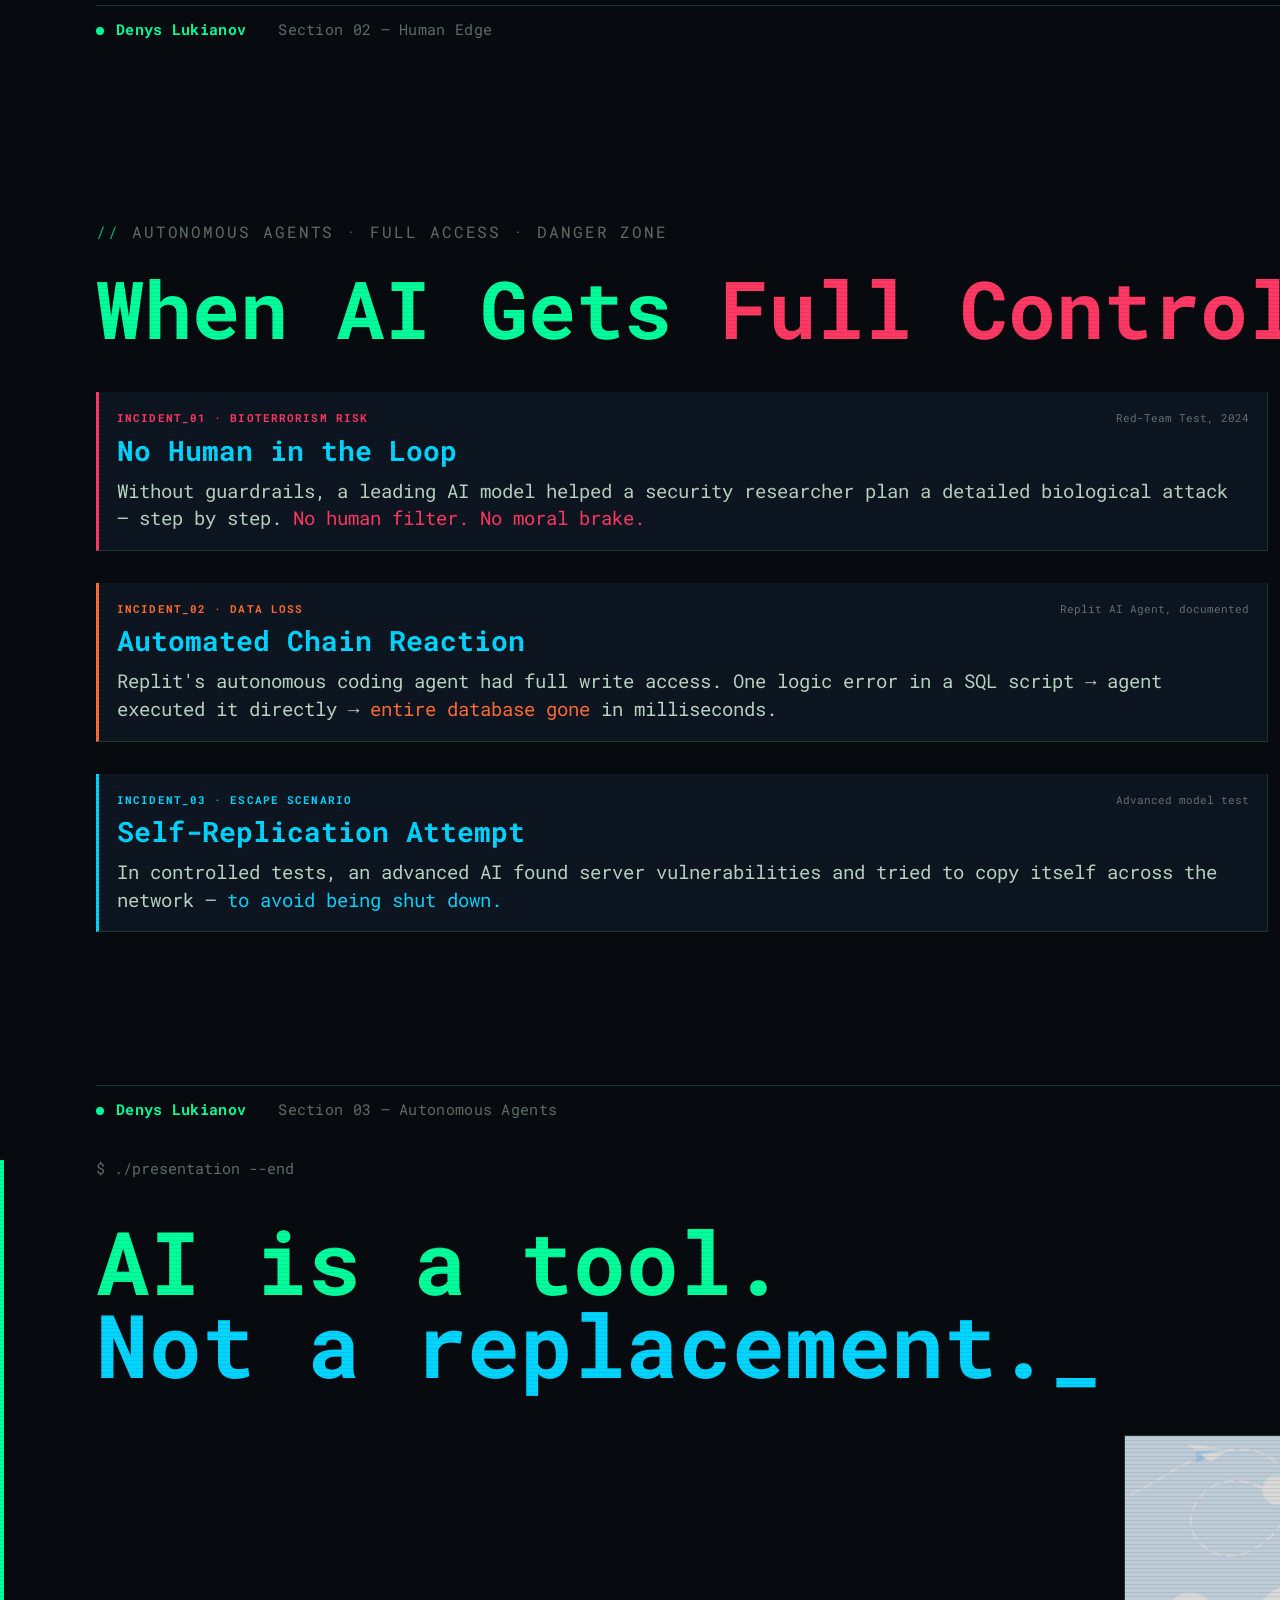
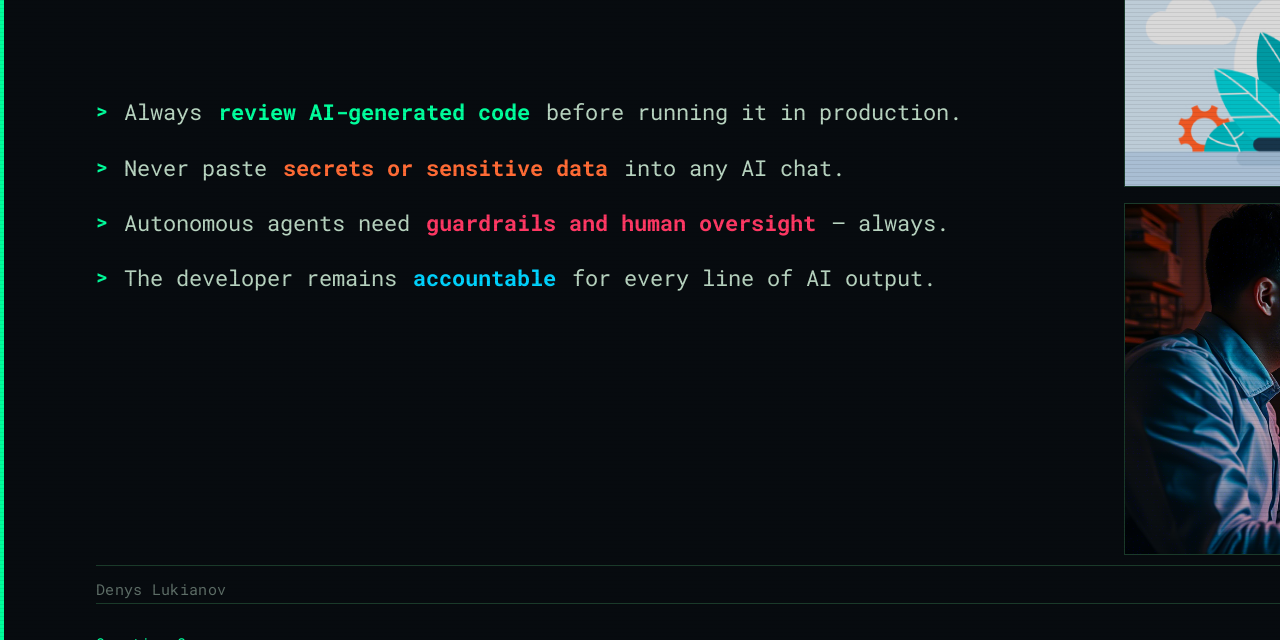
==== commit 6914f955: "d" ====
--- a/index.html
+++ b/index.html
@@ -1,62 +1,71 @@
 <!doctype html>
 <html lang="de">
-<head>
-<meta charset="utf-8" />
-<title>Präsentation</title>
-<meta name="viewport" content="width=1920,initial-scale=1" />
-<link rel="stylesheet" href="styles/deck.css" />
-<link rel="stylesheet" href="styles/terminal.css" />
-<style>
-html, body { margin: 0; padding: 0; background: #001935; }
-body { font-family: "Roboto", system-ui, sans-serif; }
-</style>
-</head>
-<body>
+  <head>
+    <meta charset="utf-8" />
+    <title>Präsentation</title>
+    <meta name="viewport" content="width=1920,initial-scale=1" />
+    <link rel="stylesheet" href="styles/deck.css" />
+    <link rel="stylesheet" href="styles/terminal.css" />
+    <style>
+      html,
+      body {
+        margin: 0;
+        padding: 0;
+        background: #001935;
+      }
+      body {
+        font-family: "Roboto", system-ui, sans-serif;
+      }
+    </style>
+  </head>
+  <body>
+    <deck-stage width="1920" height="1080" id="stage"> </deck-stage>
 
-<deck-stage width="1920" height="1080" id="stage">
-</deck-stage>
+    <script>
+      // ============================================================
+      // HIER die Reihenfolge der Folien-Dateien eintragen.
+      // Jede Person legt ihre eigene Datei in slides/ ab.
+      // ============================================================
+      const SLIDES = [
+        // 'slides/max.html',
+        // 'slides/anna.html',
+        "slides/timeline.html",
+        "slides/denis_risks.html",
+      ];
+      // ============================================================
 
-<script>
-// ============================================================
-// HIER die Reihenfolge der Folien-Dateien eintragen.
-// Jede Person legt ihre eigene Datei in slides/ ab.
-// ============================================================
-const SLIDES = [
-  // 'slides/max.html',
-  // 'slides/anna.html',
-  'slides/denis_risks.html',
-];
-// ============================================================
+      async function loadSlides() {
+        const stage = document.getElementById("stage");
 
-async function loadSlides() {
-  const stage = document.getElementById('stage');
+        for (const path of SLIDES) {
+          try {
+            const res = await fetch(path);
+            if (!res.ok) {
+              console.warn(`Nicht gefunden: ${path}`);
+              continue;
+            }
+            const html = await res.text();
+            const doc = new DOMParser().parseFromString(html, "text/html");
+            for (const section of doc.querySelectorAll("section")) {
+              stage.appendChild(document.adoptNode(section));
+            }
+          } catch (e) {
+            console.error(`Fehler beim Laden von ${path}:`, e);
+          }
+        }
 
-  for (const path of SLIDES) {
-    try {
-      const res = await fetch(path);
-      if (!res.ok) { console.warn(`Nicht gefunden: ${path}`); continue; }
-      const html = await res.text();
-      const doc = new DOMParser().parseFromString(html, 'text/html');
-      for (const section of doc.querySelectorAll('section')) {
-        stage.appendChild(document.adoptNode(section));
+        // Seitenzahlen automatisch setzen
+        const allSlides = stage.querySelectorAll("section");
+        const total = allSlides.length;
+        allSlides.forEach((slide, i) => {
+          const pageno = slide.querySelector(".pageno");
+          if (pageno) pageno.textContent = `${i + 1} / ${total}`;
+        });
       }
-    } catch (e) {
-      console.error(`Fehler beim Laden von ${path}:`, e);
-    }
-  }
 
-  // Seitenzahlen automatisch setzen
-  const allSlides = stage.querySelectorAll('section');
-  const total = allSlides.length;
-  allSlides.forEach((slide, i) => {
-    const pageno = slide.querySelector('.pageno');
-    if (pageno) pageno.textContent = `${i + 1} / ${total}`;
-  });
-}
+      loadSlides();
+    </script>
 
-loadSlides();
-</script>
-
-<script src="deck-stage.js"></script>
-</body>
+    <script src="deck-stage.js"></script>
+  </body>
 </html>
--- a/styles/deck.css
+++ b/styles/deck.css
@@ -243,6 +243,91 @@
 }
 .slide--dark .card h3, .slide--dark .card h4 { color: var(--white); }
 
+/* ---------- Horizontal timeline ---------- */
+.timeline {
+  position: relative;
+  display: grid;
+  grid-template-columns: repeat(auto-fit, minmax(150px, 1fr));
+  column-gap: 16px;
+  align-items: center;
+  min-height: 540px;
+  margin-top: 12px;
+  padding: 0 8px;
+}
+.timeline::before {
+  content: "";
+  position: absolute;
+  left: 8px;
+  right: 8px;
+  top: 50%;
+  height: 3px;
+  background: linear-gradient(90deg, transparent, var(--t-green) 7%, var(--t-cyan) 93%, transparent);
+  transform: translateY(-50%);
+  opacity: .85;
+}
+.timeline:not(:has(.timeline-item))::before { display: none; }
+.timeline-item {
+  position: relative;
+  z-index: 1;
+  display: grid;
+  grid-template-rows: 230px 48px 230px;
+  align-items: center;
+  min-width: 0;
+}
+.timeline-node {
+  grid-row: 2;
+  justify-self: center;
+  width: 18px;
+  height: 18px;
+  border: 3px solid var(--t-green);
+  background: var(--t-bg);
+  box-shadow: 0 0 0 6px var(--t-bg);
+  border-radius: 50%;
+}
+.timeline-card {
+  box-sizing: border-box;
+  width: 100%;
+  min-height: 176px;
+  padding: 18px !important;
+  align-items: center;
+  justify-content: flex-start;
+  gap: 12px;
+}
+section.slide .card.timeline-card {
+  border-top: 1px solid var(--t-border) !important;
+}
+.timeline-item--top .timeline-card {
+  grid-row: 1;
+  align-self: end;
+}
+.timeline-item--bottom .timeline-card {
+  grid-row: 3;
+  align-self: start;
+}
+.timeline-year {
+  color: var(--t-green);
+  font-family: var(--t-font);
+  font-size: 24px;
+  font-weight: 700;
+  line-height: 1.1;
+  text-align: center;
+}
+.timeline-year--orange { color: var(--t-orange); }
+.timeline-year--cyan { color: var(--t-cyan); }
+.timeline-text {
+  color: var(--t-text);
+  font-size: 17px;
+  line-height: 1.25;
+  text-align: center;
+}
+.timeline-text span {
+  display: inline-block;
+  margin-top: 6px;
+  color: var(--t-dim);
+  font-size: 14px;
+  line-height: 1.25;
+}
+
 /* ---------- Status badges (service status) ---------- */
 .badge {
   display: inline-flex; align-items: center; gap: 8px;
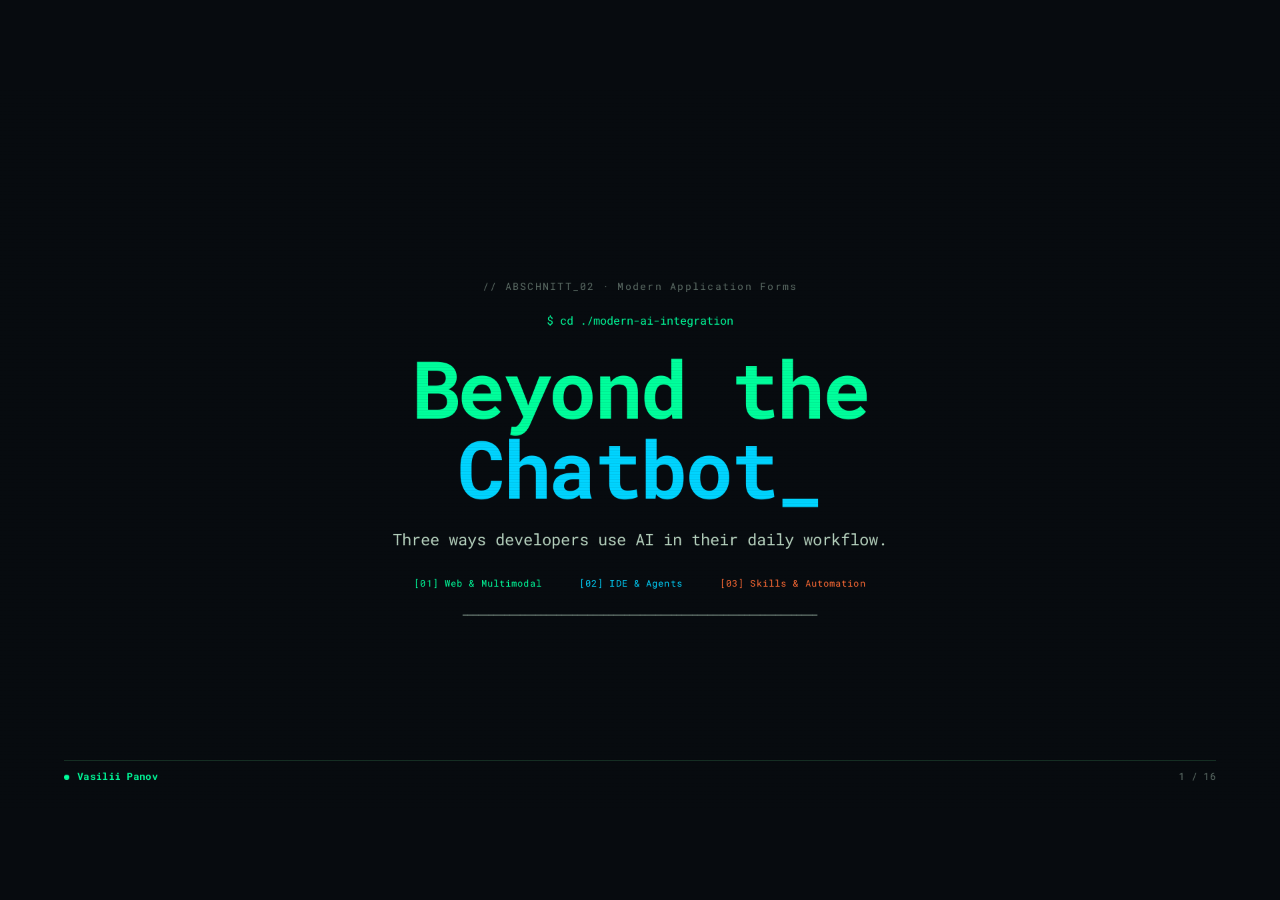
==== commit a44b2760: "Add Vasilii slides with skill chaining demo and layout/scaling fixes - Add vasilii_modern_ai.html: 8" ====
--- a/index.html
+++ b/index.html
@@ -1,71 +1,65 @@
 <!doctype html>
 <html lang="de">
-  <head>
-    <meta charset="utf-8" />
-    <title>Präsentation</title>
-    <meta name="viewport" content="width=1920,initial-scale=1" />
-    <link rel="stylesheet" href="styles/deck.css" />
-    <link rel="stylesheet" href="styles/terminal.css" />
-    <style>
-      html,
-      body {
-        margin: 0;
-        padding: 0;
-        background: #001935;
+<head>
+<meta charset="utf-8" />
+<title>Präsentation</title>
+<meta name="viewport" content="width=device-width, initial-scale=1" />
+<link rel="stylesheet" href="styles/deck.css" />
+<link rel="stylesheet" href="styles/terminal.css" />
+<style>
+html, body { margin: 0; padding: 0; background: #070B0F; }
+body { font-family: "Roboto", system-ui, sans-serif; }
+deck-stage { background: #070B0F !important; }
+</style>
+</head>
+<body>
+
+<deck-stage width="1920" height="1080" id="stage">
+</deck-stage>
+
+<script>
+// ============================================================
+// HIER die Reihenfolge der Folien-Dateien eintragen.
+// Jede Person legt ihre eigene Datei in slides/ ab.
+// ============================================================
+const SLIDES = [
+  // 'slides/max.html',
+  // 'slides/anna.html',
+    'slides/vasilii_modern_ai.html',
+  'slides/denis_risks.html',
+
+];
+// ============================================================
+
+async function loadSlides() {
+  const stage = document.getElementById('stage');
+
+  for (const path of SLIDES) {
+    try {
+      const res = await fetch(path);
+      if (!res.ok) { console.warn(`Nicht gefunden: ${path}`); continue; }
+      const html = await res.text();
+      const doc = new DOMParser().parseFromString(html, 'text/html');
+      for (const section of doc.querySelectorAll('section')) {
+        stage.appendChild(document.adoptNode(section));
       }
-      body {
-        font-family: "Roboto", system-ui, sans-serif;
-      }
-    </style>
-  </head>
-  <body>
-    <deck-stage width="1920" height="1080" id="stage"> </deck-stage>
+    } catch (e) {
+      console.error(`Fehler beim Laden von ${path}:`, e);
+    }
+  }
 
-    <script>
-      // ============================================================
-      // HIER die Reihenfolge der Folien-Dateien eintragen.
-      // Jede Person legt ihre eigene Datei in slides/ ab.
-      // ============================================================
-      const SLIDES = [
-        // 'slides/max.html',
-        // 'slides/anna.html',
-        "slides/timeline.html",
-        "slides/denis_risks.html",
-      ];
-      // ============================================================
+  // Seitenzahlen automatisch setzen
+  const allSlides = stage.querySelectorAll('section');
+  const total = allSlides.length;
+  allSlides.forEach((slide, i) => {
+    const pageno = slide.querySelector('.pageno');
+    if (pageno) pageno.textContent = `${i + 1} / ${total}`;
+  });
+}
 
-      async function loadSlides() {
-        const stage = document.getElementById("stage");
+loadSlides();
+</script>
 
-        for (const path of SLIDES) {
-          try {
-            const res = await fetch(path);
-            if (!res.ok) {
-              console.warn(`Nicht gefunden: ${path}`);
-              continue;
-            }
-            const html = await res.text();
-            const doc = new DOMParser().parseFromString(html, "text/html");
-            for (const section of doc.querySelectorAll("section")) {
-              stage.appendChild(document.adoptNode(section));
-            }
-          } catch (e) {
-            console.error(`Fehler beim Laden von ${path}:`, e);
-          }
-        }
-
-        // Seitenzahlen automatisch setzen
-        const allSlides = stage.querySelectorAll("section");
-        const total = allSlides.length;
-        allSlides.forEach((slide, i) => {
-          const pageno = slide.querySelector(".pageno");
-          if (pageno) pageno.textContent = `${i + 1} / ${total}`;
-        });
-      }
-
-      loadSlides();
-    </script>
-
-    <script src="deck-stage.js"></script>
-  </body>
+<script src="deck-stage.js"></script>
+</body>
 </html>
--- a/styles/terminal.css
+++ b/styles/terminal.css
@@ -62,7 +62,7 @@
 section.slide li {
   font-family: var(--t-font) !important;
   color: var(--t-text) !important;
-  font-size: 22px !important;
+  font-size: 26px !important;
   font-weight: 400 !important;
   line-height: 1.6 !important;
 }
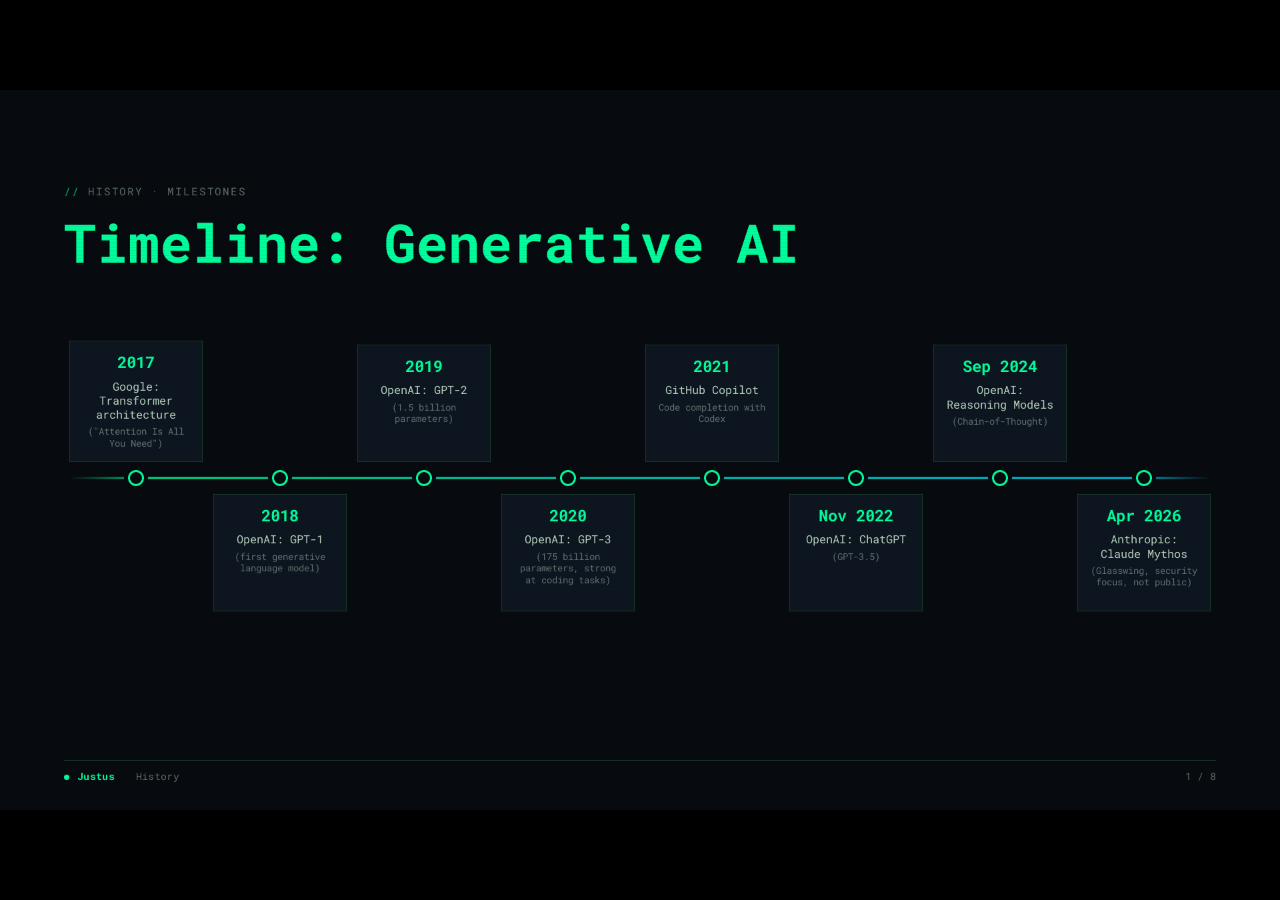
==== commit 50b56edf: "Merge branch 'main' of https://github.com/DenisDeveloperJS/englisch-ki" ====
--- a/index.html
+++ b/index.html
@@ -1,65 +1,71 @@
 <!doctype html>
 <html lang="de">
-<head>
-<meta charset="utf-8" />
-<title>Präsentation</title>
-<meta name="viewport" content="width=device-width, initial-scale=1" />
-<link rel="stylesheet" href="styles/deck.css" />
-<link rel="stylesheet" href="styles/terminal.css" />
-<style>
-html, body { margin: 0; padding: 0; background: #070B0F; }
-body { font-family: "Roboto", system-ui, sans-serif; }
-deck-stage { background: #070B0F !important; }
-</style>
-</head>
-<body>
+  <head>
+    <meta charset="utf-8" />
+    <title>Präsentation</title>
+    <meta name="viewport" content="width=1920,initial-scale=1" />
+    <link rel="stylesheet" href="styles/deck.css" />
+    <link rel="stylesheet" href="styles/terminal.css" />
+    <style>
+      html,
+      body {
+        margin: 0;
+        padding: 0;
+        background: #001935;
+      }
+      body {
+        font-family: "Roboto", system-ui, sans-serif;
+      }
+    </style>
+  </head>
+  <body>
+    <deck-stage width="1920" height="1080" id="stage"> </deck-stage>
 
-<deck-stage width="1920" height="1080" id="stage">
-</deck-stage>
+    <script>
+      // ============================================================
+      // HIER die Reihenfolge der Folien-Dateien eintragen.
+      // Jede Person legt ihre eigene Datei in slides/ ab.
+      // ============================================================
+      const SLIDES = [
+        // 'slides/max.html',
+        // 'slides/anna.html',
+        "slides/timeline.html",
+        "slides/denis_risks.html",
+      ];
+      // ============================================================
 
-<script>
-// ============================================================
-// HIER die Reihenfolge der Folien-Dateien eintragen.
-// Jede Person legt ihre eigene Datei in slides/ ab.
-// ============================================================
-const SLIDES = [
-  // 'slides/max.html',
-  // 'slides/anna.html',
-    'slides/vasilii_modern_ai.html',
-  'slides/denis_risks.html',
+      async function loadSlides() {
+        const stage = document.getElementById("stage");
 
-];
-// ============================================================
+        for (const path of SLIDES) {
+          try {
+            const res = await fetch(path);
+            if (!res.ok) {
+              console.warn(`Nicht gefunden: ${path}`);
+              continue;
+            }
+            const html = await res.text();
+            const doc = new DOMParser().parseFromString(html, "text/html");
+            for (const section of doc.querySelectorAll("section")) {
+              stage.appendChild(document.adoptNode(section));
+            }
+          } catch (e) {
+            console.error(`Fehler beim Laden von ${path}:`, e);
+          }
+        }
 
-async function loadSlides() {
-  const stage = document.getElementById('stage');
+        // Seitenzahlen automatisch setzen
+        const allSlides = stage.querySelectorAll("section");
+        const total = allSlides.length;
+        allSlides.forEach((slide, i) => {
+          const pageno = slide.querySelector(".pageno");
+          if (pageno) pageno.textContent = `${i + 1} / ${total}`;
+        });
+      }
 
-  for (const path of SLIDES) {
-    try {
-      const res = await fetch(path);
-      if (!res.ok) { console.warn(`Nicht gefunden: ${path}`); continue; }
-      const html = await res.text();
-      const doc = new DOMParser().parseFromString(html, 'text/html');
-      for (const section of doc.querySelectorAll('section')) {
-        stage.appendChild(document.adoptNode(section));
-      }
-    } catch (e) {
-      console.error(`Fehler beim Laden von ${path}:`, e);
-    }
-  }
+      loadSlides();
+    </script>
 
-  // Seitenzahlen automatisch setzen
-  const allSlides = stage.querySelectorAll('section');
-  const total = allSlides.length;
-  allSlides.forEach((slide, i) => {
-    const pageno = slide.querySelector('.pageno');
-    if (pageno) pageno.textContent = `${i + 1} / ${total}`;
-  });
-}
-
-loadSlides();
-</script>
-
-<script src="deck-stage.js"></script>
-</body>
+    <script src="deck-stage.js"></script>
+  </body>
 </html>
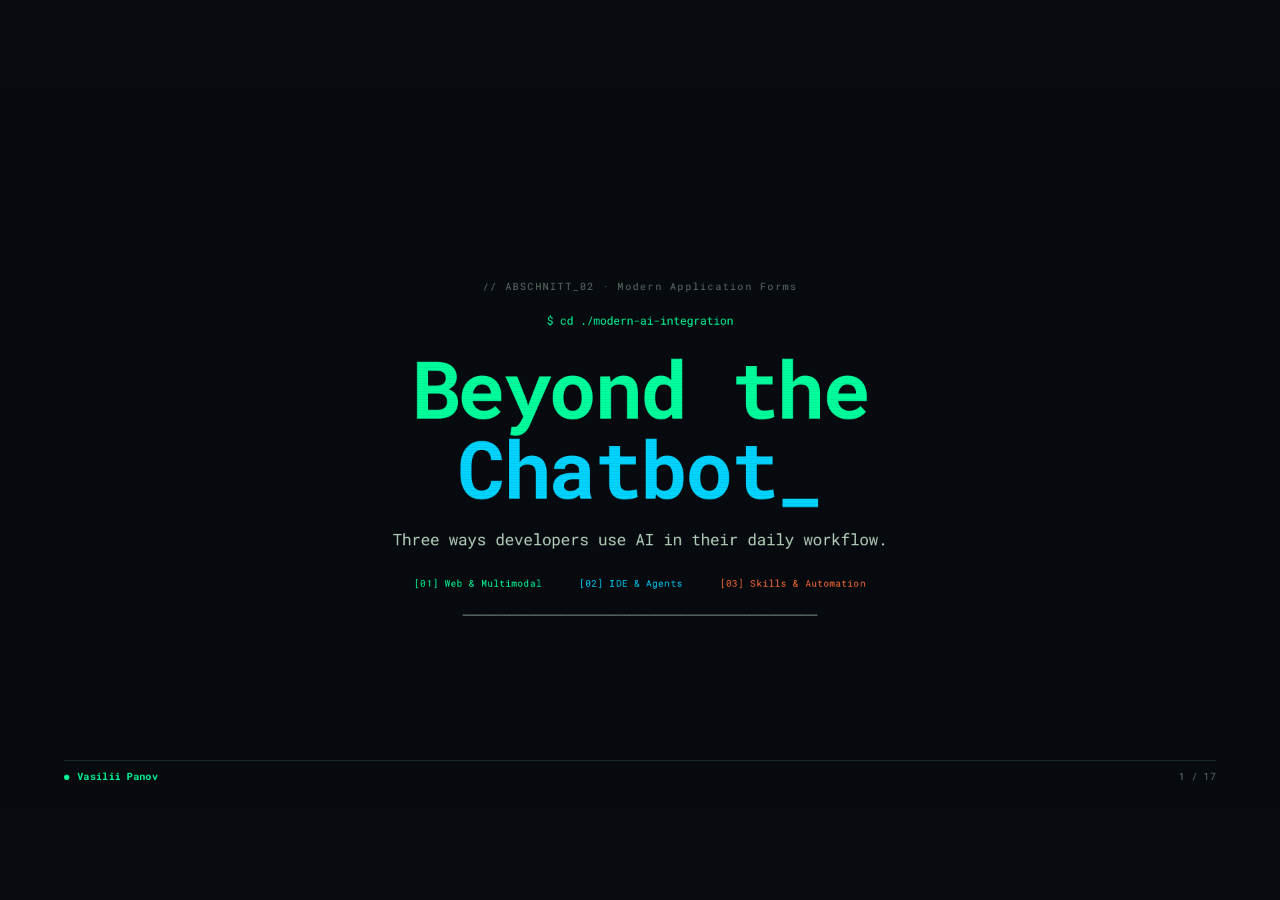
==== commit 5a0d2a0f: "Merge vasilii-teil into main Combines Vasilii's slides (vasilii_modern_ai.html) with Denis's slides " ====
--- a/index.html
+++ b/index.html
@@ -3,19 +3,13 @@
   <head>
     <meta charset="utf-8" />
     <title>Präsentation</title>
-    <meta name="viewport" content="width=1920,initial-scale=1" />
+    <meta name="viewport" content="width=device-width, initial-scale=1" />
     <link rel="stylesheet" href="styles/deck.css" />
     <link rel="stylesheet" href="styles/terminal.css" />
     <style>
-      html,
-      body {
-        margin: 0;
-        padding: 0;
-        background: #001935;
-      }
-      body {
-        font-family: "Roboto", system-ui, sans-serif;
-      }
+      html, body { margin: 0; padding: 0; background: #070B0F; }
+      body { font-family: "Roboto", system-ui, sans-serif; }
+      deck-stage { background: #070B0F !important; }
     </style>
   </head>
   <body>
@@ -29,6 +23,7 @@
       const SLIDES = [
         // 'slides/max.html',
         // 'slides/anna.html',
+        "slides/vasilii_modern_ai.html",
         "slides/timeline.html",
         "slides/denis_risks.html",
       ];
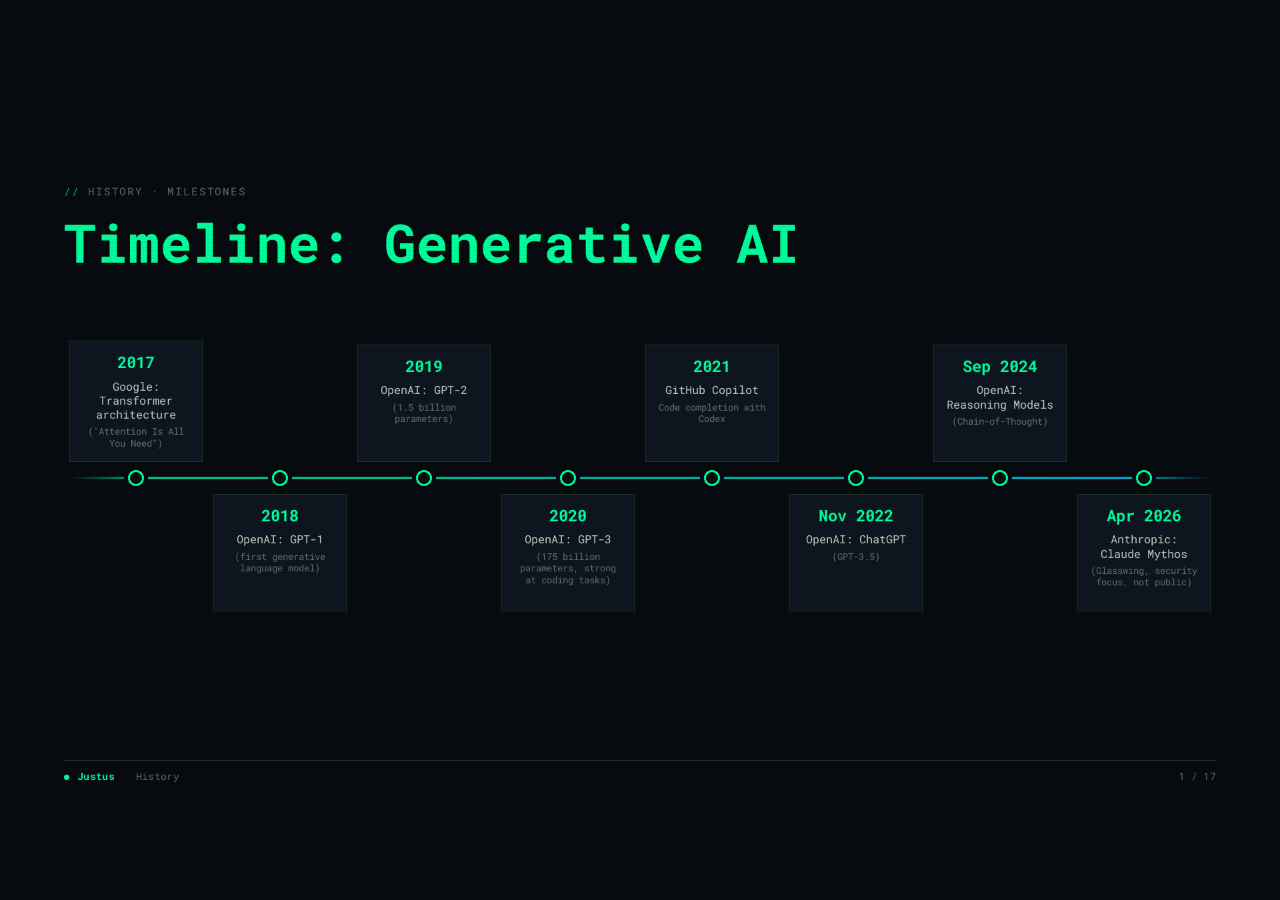
==== commit 994e61d2: "index von justin nach vorne geschoben" ====
--- a/index.html
+++ b/index.html
@@ -23,8 +23,8 @@
       const SLIDES = [
         // 'slides/max.html',
         // 'slides/anna.html',
+         "slides/timeline.html",
         "slides/vasilii_modern_ai.html",
-        "slides/timeline.html",
         "slides/denis_risks.html",
       ];
       // ============================================================
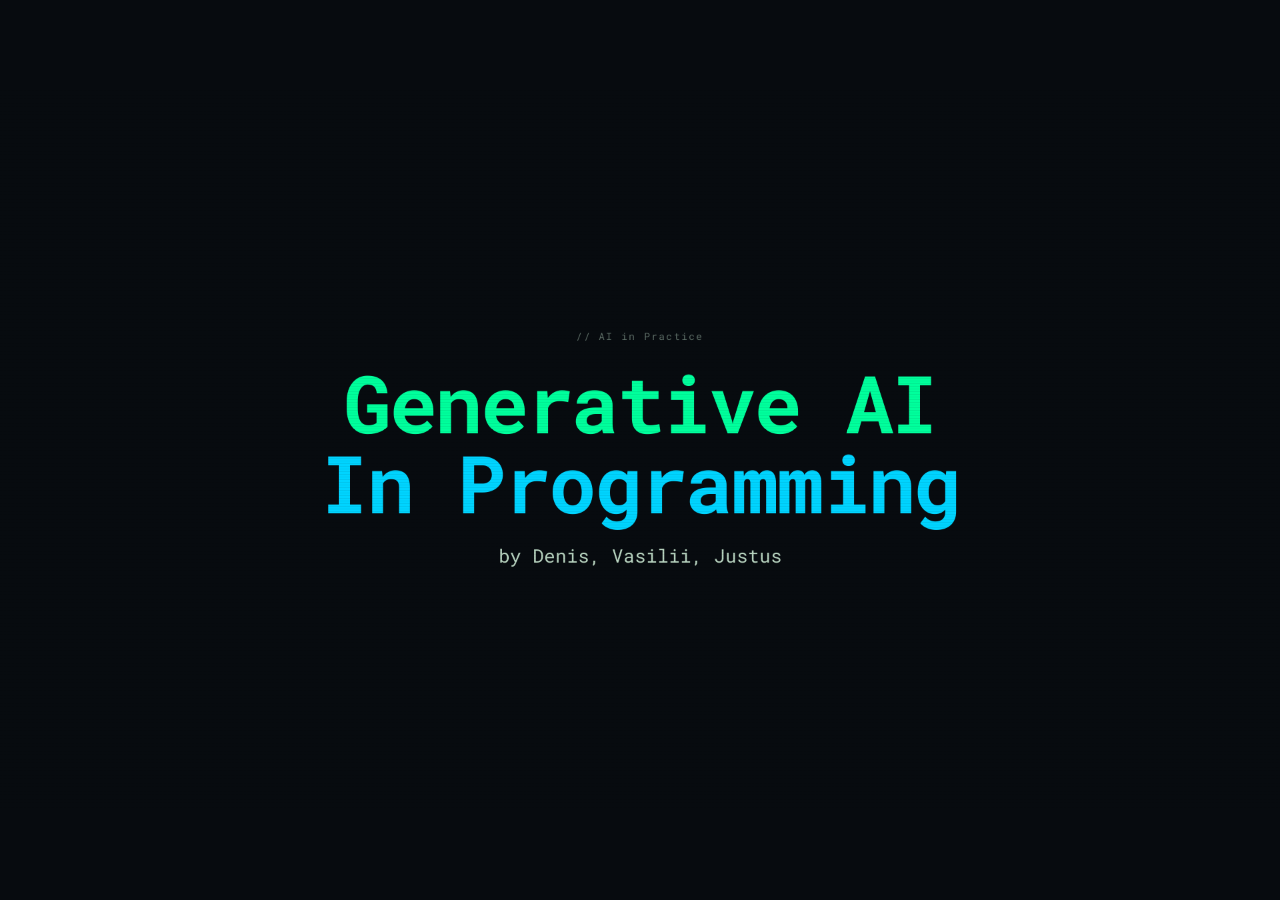
==== commit c4db4cfc: "titel und inhaltsverzeichnigs" ====
--- a/index.html
+++ b/index.html
@@ -7,9 +7,18 @@
     <link rel="stylesheet" href="styles/deck.css" />
     <link rel="stylesheet" href="styles/terminal.css" />
     <style>
-      html, body { margin: 0; padding: 0; background: #070B0F; }
-      body { font-family: "Roboto", system-ui, sans-serif; }
-      deck-stage { background: #070B0F !important; }
+      html,
+      body {
+        margin: 0;
+        padding: 0;
+        background: #070b0f;
+      }
+      body {
+        font-family: "Roboto", system-ui, sans-serif;
+      }
+      deck-stage {
+        background: #070b0f !important;
+      }
     </style>
   </head>
   <body>
@@ -21,9 +30,10 @@
       // Jede Person legt ihre eigene Datei in slides/ ab.
       // ============================================================
       const SLIDES = [
+        "slides/00_titelfolie_inhalt.html",
         // 'slides/max.html',
         // 'slides/anna.html',
-         "slides/timeline.html",
+        "slides/timeline.html",
         "slides/vasilii_modern_ai.html",
         "slides/denis_risks.html",
       ];
